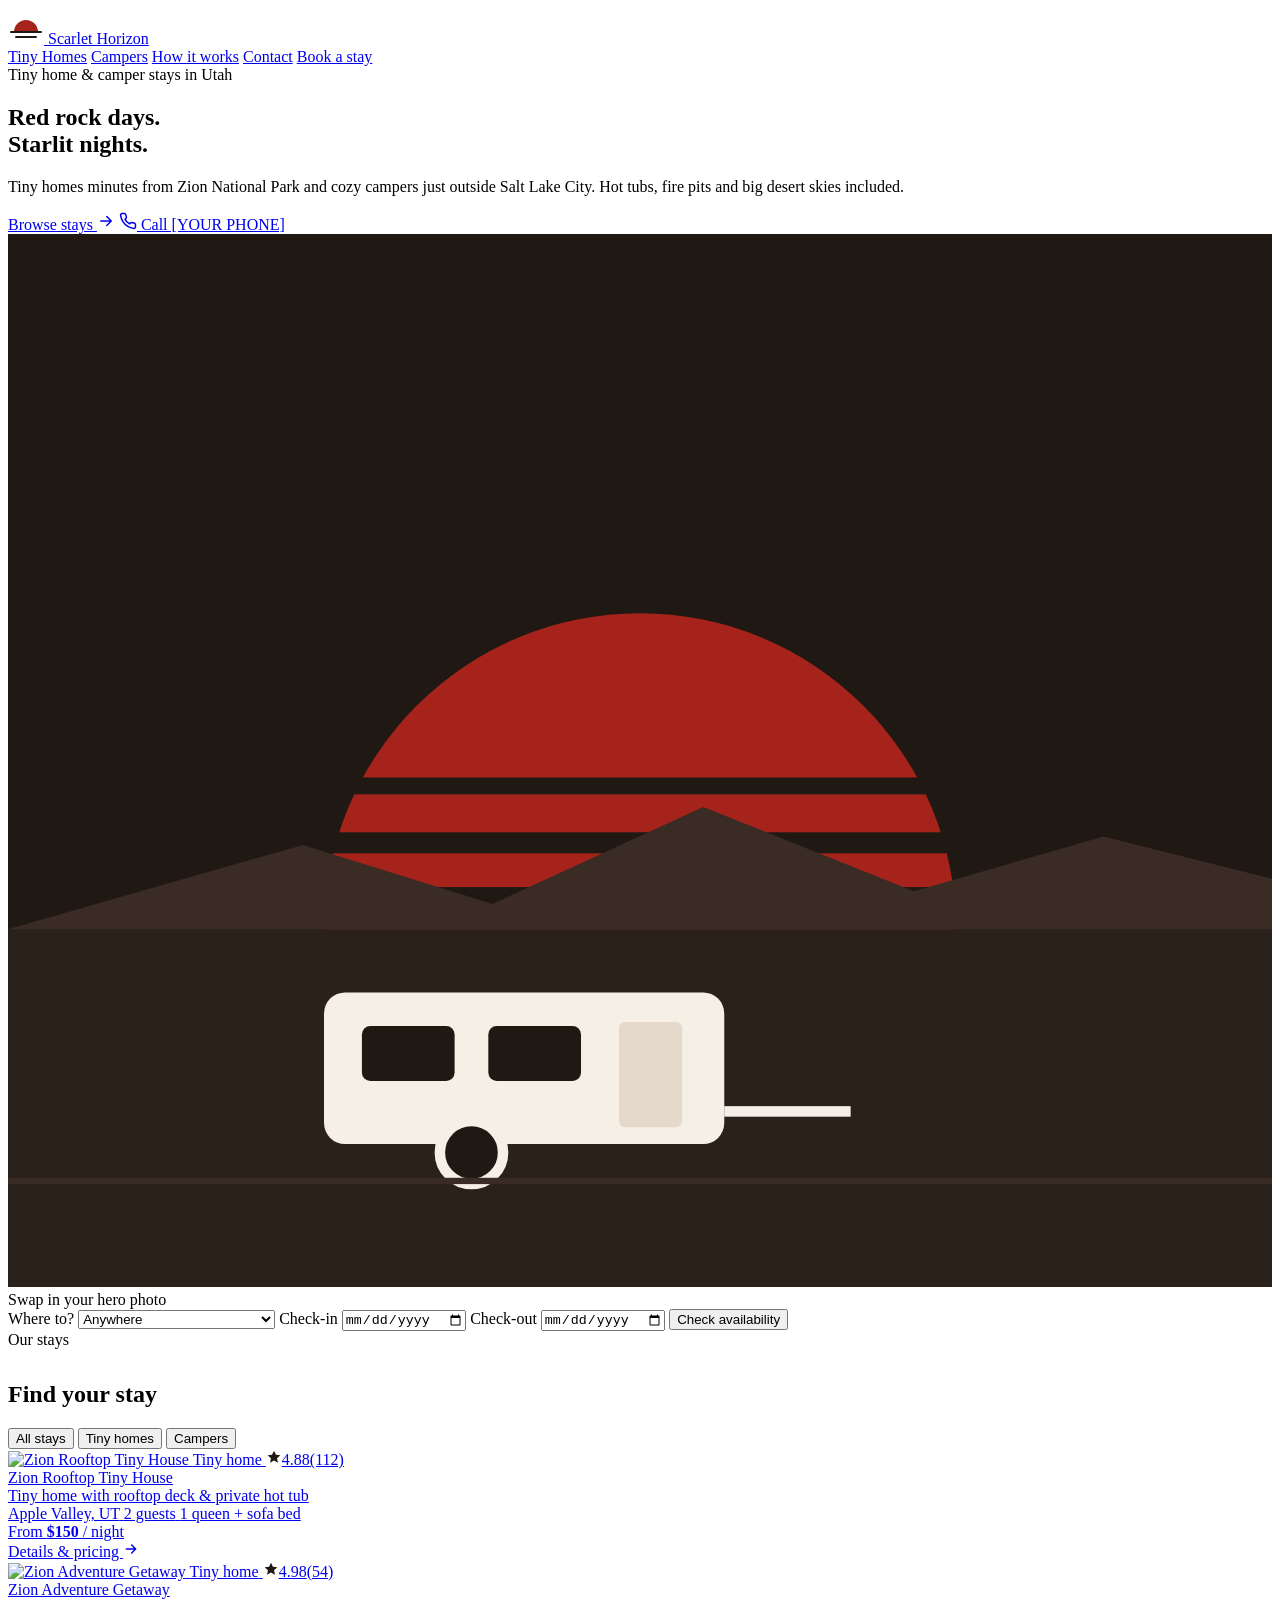
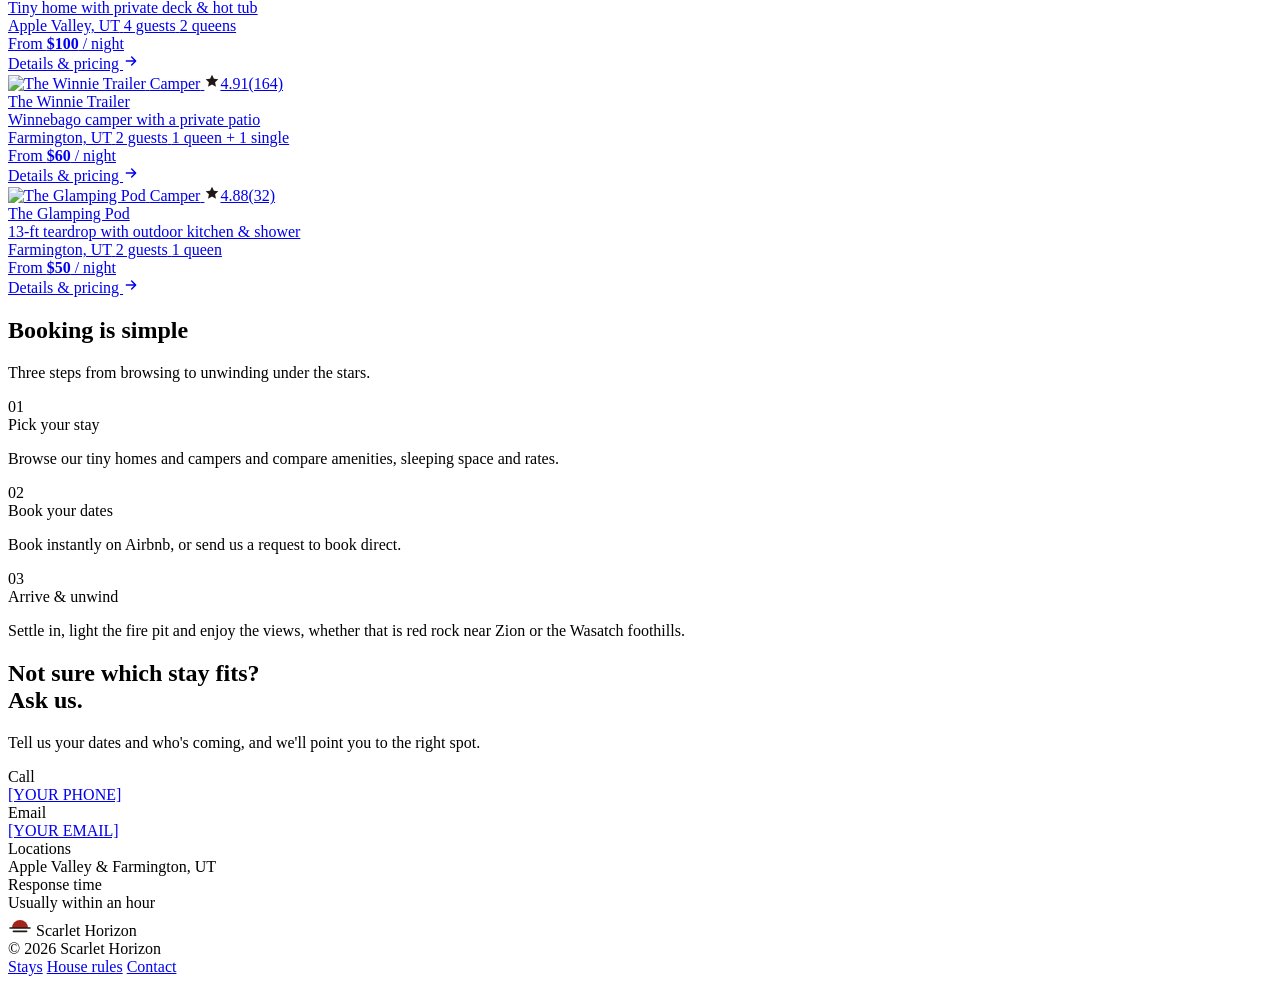
==== index.html @ dbb9e511 "Add files via upload" ====
<!doctype html>
<html lang="en">
<head>
<meta charset="utf-8">
<meta name="viewport" content="width=device-width, initial-scale=1">
<title>Scarlet Horizon — Stays</title>
<meta name="description" content="Tiny home and camper rentals in Utah near Zion National Park and Salt Lake City.">
<link rel="preconnect" href="https://fonts.googleapis.com">
<link href="https://fonts.googleapis.com/css2?family=DM+Serif+Display:ital@0;1&amp;family=Instrument+Sans:wght@400;500;600;700&amp;display=swap" rel="stylesheet">
<link rel="stylesheet" href="css/style.css">
</head>
<body>
<div class="page">

<!-- NAV -->
<header class="site-header">
<a href="index.html" class="brand">
<svg width="36" height="36" viewBox="0 0 36 36" fill="none" aria-hidden="true"><path d="M6 24a12 12 0 0 1 24 0" fill="#A6231B"></path><path d="M3 24h30M8 29h20" stroke="#1F1813" stroke-width="2" stroke-linecap="round"></path></svg>
<span class="brand-name">Scarlet Horizon</span>
</a>
<nav aria-label="Main" class="main-nav">
<a href="#rentals">Tiny Homes</a>
<a href="#rentals">Campers</a>
<a href="#how">How it works</a>
<a href="#contact">Contact</a>
<a href="#rentals" class="btn btn-accent nav-cta">Book a stay</a>
</nav>
</header>

<!-- HERO -->
<section class="hero">
<div class="hero-copy">
<div class="eyebrow">Tiny home &amp; camper stays in Utah</div>
<h1>Red rock days.<br><span class="accent-italic">Starlit nights.</span></h1>
<p>Tiny homes minutes from Zion National Park and cozy campers just outside Salt Lake City. Hot tubs, fire pits and big desert skies included.</p>
<div class="hero-actions">
<a href="#rentals" class="btn btn-accent hero-cta">Browse stays
<svg width="18" height="18" viewBox="0 0 24 24" fill="none" stroke="currentColor" stroke-width="2" stroke-linecap="round" stroke-linejoin="round" aria-hidden="true"><path d="M5 12h14M13 6l6 6-6 6"></path></svg></a>
<a href="tel:0000000000" class="btn btn-outline hero-call">
<svg width="18" height="18" viewBox="0 0 24 24" fill="none" stroke="currentColor" stroke-width="2" stroke-linecap="round" stroke-linejoin="round" aria-hidden="true"><path d="M22 16.9v3a2 2 0 0 1-2.2 2 19.8 19.8 0 0 1-8.6-3.1 19.5 19.5 0 0 1-6-6A19.8 19.8 0 0 1 2.1 4.2 2 2 0 0 1 4.1 2h3a2 2 0 0 1 2 1.7c.1.9.4 1.8.7 2.7a2 2 0 0 1-.5 2.1L8 9.8a16 16 0 0 0 6 6l1.3-1.3a2 2 0 0 1 2.1-.4c.9.3 1.8.6 2.7.7a2 2 0 0 1 1.7 2z"></path></svg>
Call [YOUR PHONE]</a>
</div>
</div>
<div class="hero-visual">
<svg width="100%" height="100%" viewBox="0 0 600 500" preserveAspectRatio="xMidYMid slice" aria-label="Illustration of a scarlet sun setting over the horizon">
<rect width="600" height="500" fill="#1F1813"></rect>
<circle cx="300" cy="330" r="150" fill="#A6231B"></circle>
<rect x="0" y="258" width="600" height="8" fill="#1F1813"></rect>
<rect x="0" y="284" width="600" height="10" fill="#1F1813"></rect>
<rect x="0" y="310" width="600" height="13" fill="#1F1813"></rect>
<rect x="0" y="330" width="600" height="170" fill="#2B211B"></rect>
<path d="M0 330 L140 290 L230 318 L330 272 L430 312 L520 286 L600 306 L600 330 Z" fill="#3A2C24"></path>
<g transform="translate(150 360)">
<rect x="0" y="0" width="190" height="72" rx="10" fill="#F5EFE6"></rect>
<rect x="18" y="16" width="44" height="26" rx="4" fill="#1F1813"></rect>
<rect x="78" y="16" width="44" height="26" rx="4" fill="#1F1813"></rect>
<rect x="140" y="14" width="30" height="50" rx="3" fill="#E4D9CB"></rect>
<rect x="190" y="54" width="60" height="5" fill="#F5EFE6"></rect>
<circle cx="70" cy="76" r="15" fill="#1F1813" stroke="#F5EFE6" stroke-width="5"></circle>
</g>
<rect x="0" y="448" width="600" height="3" fill="#3A2C24"></rect>
</svg>
<div class="hero-visual-badge">Swap in your hero photo</div>
</div>
</section>

<!-- AVAILABILITY BAR -->
<div class="availability-wrap">
<form class="availability-form">
<label>Where to?
<select><option>Anywhere</option><option>Zion — Apple Valley</option><option>Salt Lake area — Farmington</option></select></label>
<label>Check-in
<input type="date"></label>
<label>Check-out
<input type="date"></label>
<button type="button">Check availability</button>
</form>
</div>

<!-- LISTINGS -->
<section id="rentals" class="listings-section">
<div class="listings-heading-row">
<div style="display: flex; flex-direction: column; gap: 12px;">
<div class="eyebrow">Our stays</div>
<h2>Find your stay</h2>
</div>
<div role="group" aria-label="Filter stays" class="filter-group" id="filter-group">
<button type="button" class="filter-btn" data-filter="all" aria-pressed="true">All stays</button>
<button type="button" class="filter-btn" data-filter="tiny" aria-pressed="false">Tiny homes</button>
<button type="button" class="filter-btn" data-filter="camper" aria-pressed="false">Campers</button>
</div>
</div>

<div class="listings-grid" id="listings-grid">

<a href="zion-rooftop.html" class="listing-card" data-cat="tiny">
<div class="listing-photo">
<img src="images/zion-rooftop-exterior.jpg" alt="Zion Rooftop Tiny House">
<span class="listing-cat-badge">Tiny home</span>
<span class="listing-rating-badge"><svg width="16" height="16" viewBox="0 0 24 24" fill="#1F1813" aria-hidden="true"><path d="M12 2.5l2.9 6.1 6.6.8-4.9 4.6 1.3 6.6L12 17.3l-5.9 3.3 1.3-6.6-4.9-4.6 6.6-.8z"></path></svg>4.88<span class="reviews-count">(112)</span></span>
</div>
<div class="listing-body">
<div class="listing-title-block">
<div class="listing-name">Zion Rooftop Tiny House</div>
<div class="listing-tag">Tiny home with rooftop deck &amp; private hot tub</div>
</div>
<div class="listing-chips">
<span class="chip">Apple Valley, UT</span>
<span class="chip">2 guests</span>
<span class="chip">1 queen + sofa bed</span>
</div>
<div class="listing-footer-row">
<div class="listing-price">From <strong>$150</strong> / night</div>
<span class="listing-details-link">Details &amp; pricing
<svg width="16" height="16" viewBox="0 0 24 24" fill="none" stroke="currentColor" stroke-width="2.2" stroke-linecap="round" stroke-linejoin="round" aria-hidden="true"><path d="M5 12h14M13 6l6 6-6 6"></path></svg></span>
</div>
</div>
</a>

<a href="zion-adventure.html" class="listing-card" data-cat="tiny">
<div class="listing-photo">
<img src="images/zion-adventure-exterior.jpg" alt="Zion Adventure Getaway">
<span class="listing-cat-badge">Tiny home</span>
<span class="listing-rating-badge"><svg width="16" height="16" viewBox="0 0 24 24" fill="#1F1813" aria-hidden="true"><path d="M12 2.5l2.9 6.1 6.6.8-4.9 4.6 1.3 6.6L12 17.3l-5.9 3.3 1.3-6.6-4.9-4.6 6.6-.8z"></path></svg>4.98<span class="reviews-count">(54)</span></span>
</div>
<div class="listing-body">
<div class="listing-title-block">
<div class="listing-name">Zion Adventure Getaway</div>
<div class="listing-tag">Tiny home with private deck &amp; hot tub</div>
</div>
<div class="listing-chips">
<span class="chip">Apple Valley, UT</span>
<span class="chip">4 guests</span>
<span class="chip">2 queens</span>
</div>
<div class="listing-footer-row">
<div class="listing-price">From <strong>$100</strong> / night</div>
<span class="listing-details-link">Details &amp; pricing
<svg width="16" height="16" viewBox="0 0 24 24" fill="none" stroke="currentColor" stroke-width="2.2" stroke-linecap="round" stroke-linejoin="round" aria-hidden="true"><path d="M5 12h14M13 6l6 6-6 6"></path></svg></span>
</div>
</div>
</a>

<a href="winnie-trailer.html" class="listing-card" data-cat="camper">
<div class="listing-photo">
<img src="images/winnie-exterior.jpg" alt="The Winnie Trailer">
<span class="listing-cat-badge">Camper</span>
<span class="listing-rating-badge"><svg width="16" height="16" viewBox="0 0 24 24" fill="#1F1813" aria-hidden="true"><path d="M12 2.5l2.9 6.1 6.6.8-4.9 4.6 1.3 6.6L12 17.3l-5.9 3.3 1.3-6.6-4.9-4.6 6.6-.8z"></path></svg>4.91<span class="reviews-count">(164)</span></span>
</div>
<div class="listing-body">
<div class="listing-title-block">
<div class="listing-name">The Winnie Trailer</div>
<div class="listing-tag">Winnebago camper with a private patio</div>
</div>
<div class="listing-chips">
<span class="chip">Farmington, UT</span>
<span class="chip">2 guests</span>
<span class="chip">1 queen + 1 single</span>
</div>
<div class="listing-footer-row">
<div class="listing-price">From <strong>$60</strong> / night</div>
<span class="listing-details-link">Details &amp; pricing
<svg width="16" height="16" viewBox="0 0 24 24" fill="none" stroke="currentColor" stroke-width="2.2" stroke-linecap="round" stroke-linejoin="round" aria-hidden="true"><path d="M5 12h14M13 6l6 6-6 6"></path></svg></span>
</div>
</div>
</a>

<a href="glamping-pod.html" class="listing-card" data-cat="camper">
<div class="listing-photo">
<img src="images/glamping-pod-exterior.jpg" alt="The Glamping Pod">
<span class="listing-cat-badge">Camper</span>
<span class="listing-rating-badge"><svg width="16" height="16" viewBox="0 0 24 24" fill="#1F1813" aria-hidden="true"><path d="M12 2.5l2.9 6.1 6.6.8-4.9 4.6 1.3 6.6L12 17.3l-5.9 3.3 1.3-6.6-4.9-4.6 6.6-.8z"></path></svg>4.88<span class="reviews-count">(32)</span></span>
</div>
<div class="listing-body">
<div class="listing-title-block">
<div class="listing-name">The Glamping Pod</div>
<div class="listing-tag">13-ft teardrop with outdoor kitchen &amp; shower</div>
</div>
<div class="listing-chips">
<span class="chip">Farmington, UT</span>
<span class="chip">2 guests</span>
<span class="chip">1 queen</span>
</div>
<div class="listing-footer-row">
<div class="listing-price">From <strong>$50</strong> / night</div>
<span class="listing-details-link">Details &amp; pricing
<svg width="16" height="16" viewBox="0 0 24 24" fill="none" stroke="currentColor" stroke-width="2.2" stroke-linecap="round" stroke-linejoin="round" aria-hidden="true"><path d="M5 12h14M13 6l6 6-6 6"></path></svg></span>
</div>
</div>
</a>

</div>
</section>

<!-- HOW IT WORKS -->
<section id="how" class="how-it-works">
<div class="how-header">
<h2>Booking is simple</h2>
<p>Three steps from browsing to unwinding under the stars.</p>
</div>
<div class="how-steps">
<div class="how-step">
<div class="how-step-num">01</div>
<div class="how-step-title">Pick your stay</div>
<p>Browse our tiny homes and campers and compare amenities, sleeping space and rates.</p>
</div>
<div class="how-step">
<div class="how-step-num">02</div>
<div class="how-step-title">Book your dates</div>
<p>Book instantly on Airbnb, or send us a request to book direct.</p>
</div>
<div class="how-step">
<div class="how-step-num">03</div>
<div class="how-step-title">Arrive &amp; unwind</div>
<p>Settle in, light the fire pit and enjoy the views, whether that is red rock near Zion or the Wasatch foothills.</p>
</div>
</div>
</section>

<!-- CONTACT CTA -->
<section id="contact" class="contact-section">
<div class="contact-copy">
<h2>Not sure which stay fits?<br><span class="accent-italic">Ask us.</span></h2>
<p>Tell us your dates and who's coming, and we'll point you to the right spot.</p>
</div>
<div class="contact-grid">
<div class="contact-card">
<div class="contact-card-label">Call</div>
<a href="tel:0000000000" class="contact-card-value">[YOUR PHONE]</a>
</div>
<div class="contact-card">
<div class="contact-card-label">Email</div>
<a href="mailto:hello@example.com" class="contact-card-value">[YOUR EMAIL]</a>
</div>
<div class="contact-card">
<div class="contact-card-label">Locations</div>
<div class="contact-card-value">Apple Valley &amp; Farmington, UT</div>
</div>
<div class="contact-card">
<div class="contact-card-label">Response time</div>
<div class="contact-card-value">Usually within an hour</div>
</div>
</div>
</section>

<!-- FOOTER -->
<footer class="site-footer">
<div class="footer-brand">
<svg width="24" height="24" viewBox="0 0 36 36" fill="none" aria-hidden="true"><path d="M6 24a12 12 0 0 1 24 0" fill="#A6231B"></path><path d="M3 24h30M8 29h20" stroke="#1F1813" stroke-width="2.4" stroke-linecap="round"></path></svg>
<span class="footer-brand-name">Scarlet Horizon</span>
</div>
<div>© 2026 Scarlet Horizon</div>
<nav aria-label="Footer" class="footer-nav">
<a href="#rentals">Stays</a>
<a href="#how">House rules</a>
<a href="#contact">Contact</a>
</nav>
</footer>
</div>
<script src="js/main.js"></script>
</body>
</html>
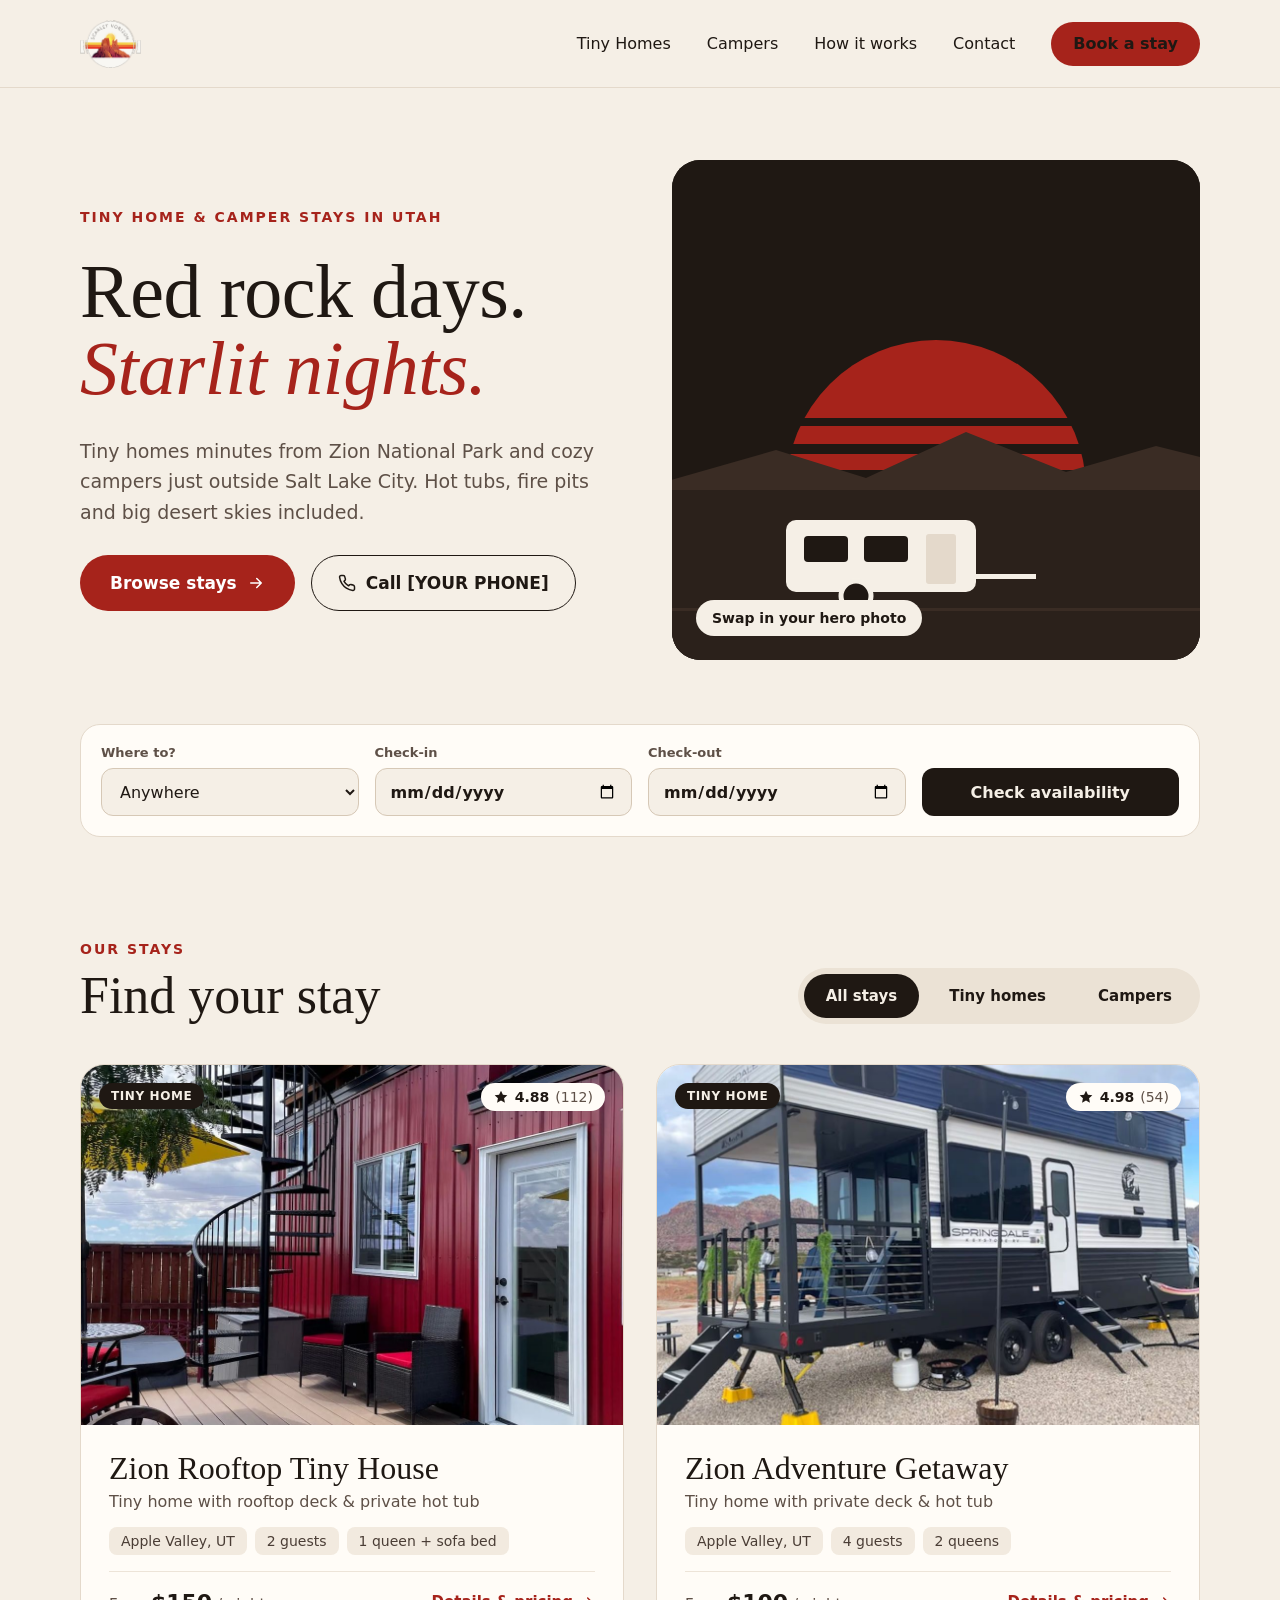
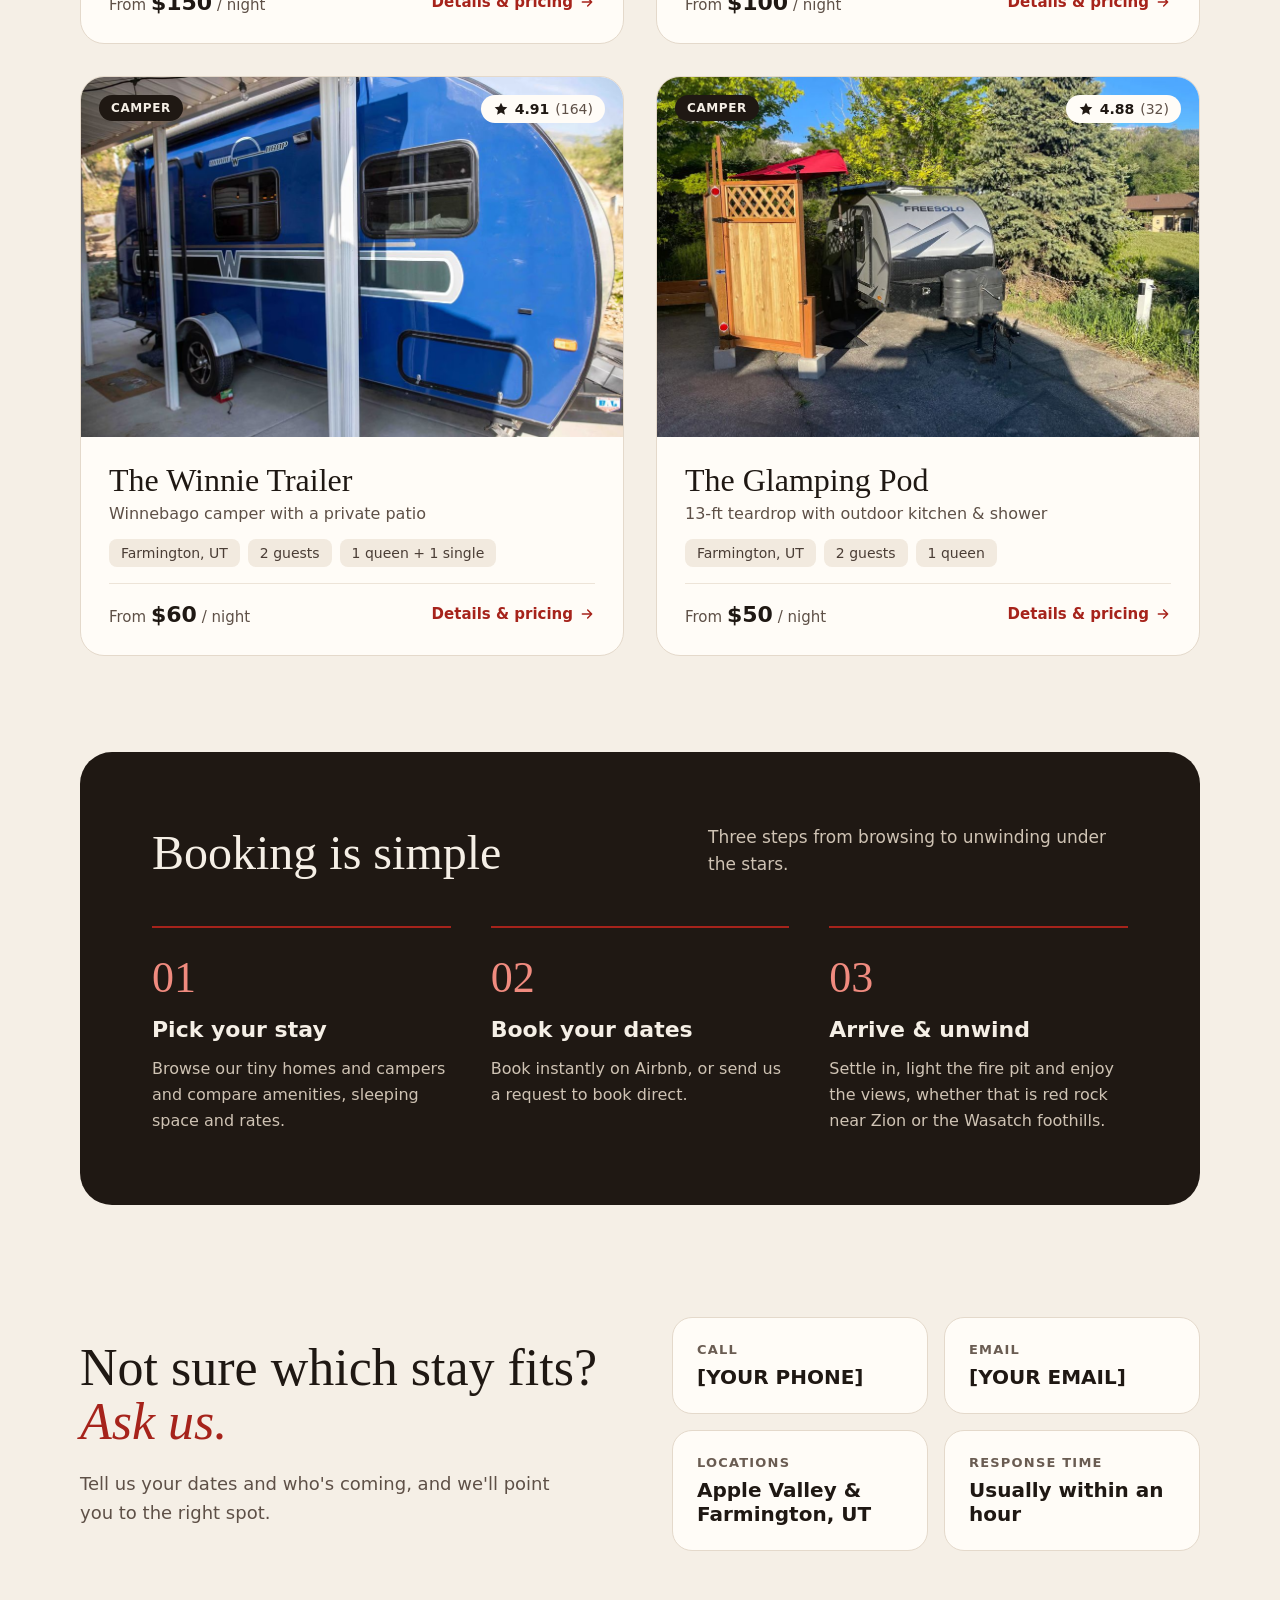
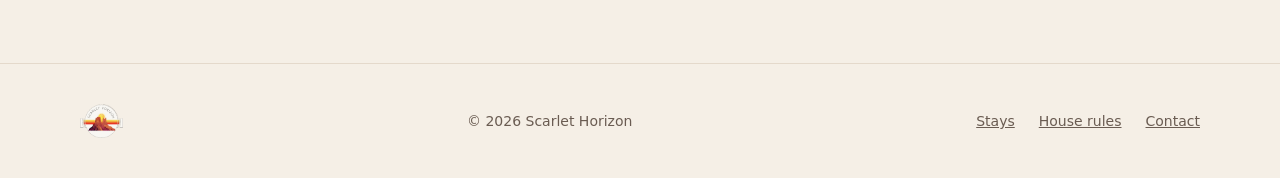
==== commit ae1c45c5: "Fix logo integration and duplicated files" ====
--- a/index.html
+++ b/index.html
@@ -8,6 +8,10 @@
 <link rel="preconnect" href="https://fonts.googleapis.com">
 <link href="https://fonts.googleapis.com/css2?family=DM+Serif+Display:ital@0;1&amp;family=Instrument+Sans:wght@400;500;600;700&amp;display=swap" rel="stylesheet">
 <link rel="stylesheet" href="css/style.css">
+<link rel="icon" type="image/png" sizes="32x32" href="favicon-32.png">
+<link rel="icon" type="image/png" sizes="16x16" href="favicon-16.png">
+<link rel="apple-touch-icon" sizes="180x180" href="apple-touch-icon.png">
+<link rel="shortcut icon" href="favicon.ico">
 </head>
 <body>
 <div class="page">
@@ -15,8 +19,7 @@
 <!-- NAV -->
 <header class="site-header">
 <a href="index.html" class="brand">
-<svg width="36" height="36" viewBox="0 0 36 36" fill="none" aria-hidden="true"><path d="M6 24a12 12 0 0 1 24 0" fill="#A6231B"></path><path d="M3 24h30M8 29h20" stroke="#1F1813" stroke-width="2" stroke-linecap="round"></path></svg>
-<span class="brand-name">Scarlet Horizon</span>
+<img src="images/logo-scarlet-horizon.png" alt="Scarlet Horizon" class="brand-logo-img">
 </a>
 <nav aria-label="Main" class="main-nav">
 <a href="#rentals">Tiny Homes</a>
@@ -246,8 +249,7 @@
 <!-- FOOTER -->
 <footer class="site-footer">
 <div class="footer-brand">
-<svg width="24" height="24" viewBox="0 0 36 36" fill="none" aria-hidden="true"><path d="M6 24a12 12 0 0 1 24 0" fill="#A6231B"></path><path d="M3 24h30M8 29h20" stroke="#1F1813" stroke-width="2.4" stroke-linecap="round"></path></svg>
-<span class="footer-brand-name">Scarlet Horizon</span>
+<img src="images/logo-scarlet-horizon.png" alt="Scarlet Horizon" class="footer-brand-logo-img">
 </div>
 <div>© 2026 Scarlet Horizon</div>
 <nav aria-label="Footer" class="footer-nav">
--- a/css/style.css
+++ b/css/style.css
@@ -0,0 +1,1351 @@
+/* Scarlet Horizon — shared stylesheet */
+
+:root {
+  --accent: #A6231B;
+  --accent-dark: #7E1A14;
+  --bg: #F5EFE6;
+  --text: #1F1813;
+  --text-muted: #5E5047;
+  --text-soft: #6A5C52;
+  --text-body: #4A3D35;
+  --text-list: #2E241E;
+  --card-bg: #FFFCF7;
+  --border: #E4D9CB;
+  --border-soft: #EDE4D8;
+  --tag-bg: #F2EADF;
+  --pill-bg: #EBE2D5;
+  --dark-bg: #1F1813;
+  --dark-bg-2: #2B211B;
+  --dark-border: #4A3D35;
+  --dark-muted: #CFC3B4;
+  --highlight: #EFE5D8;
+}
+
+* { box-sizing: border-box; }
+
+body {
+  margin: 0;
+  font-family: 'Instrument Sans', system-ui, sans-serif;
+  background: var(--bg);
+  color: var(--text);
+}
+
+a { color: var(--accent); }
+a:hover { color: var(--accent-dark); }
+
+.page {
+  display: flex;
+  flex-direction: column;
+  background: var(--bg);
+  color: var(--text);
+  font-family: 'Instrument Sans', system-ui, sans-serif;
+  min-height: 100vh;
+}
+
+.serif {
+  font-family: 'DM Serif Display', Georgia, serif;
+}
+
+/* ---------- NAV ---------- */
+.site-header {
+  height: 88px;
+  box-sizing: border-box;
+  padding: 0 80px;
+  display: flex;
+  align-items: center;
+  justify-content: space-between;
+  border-bottom: 1px solid var(--border);
+}
+
+.brand {
+  display: flex;
+  align-items: center;
+  gap: 12px;
+  text-decoration: none;
+  color: var(--text);
+}
+
+.brand-name {
+  font-family: 'DM Serif Display', Georgia, serif;
+  font-size: 26px;
+  letter-spacing: 0.2px;
+}
+
+.brand-logo-img {
+  height: 48px;
+  width: auto;
+  display: block;
+}
+
+.main-nav {
+  display: flex;
+  align-items: center;
+  gap: 36px;
+  font-size: 16px;
+  font-weight: 500;
+}
+
+.main-nav a {
+  color: var(--text);
+  text-decoration: none;
+}
+
+.btn {
+  display: inline-flex;
+  align-items: center;
+  justify-content: center;
+  gap: 10px;
+  border: 0;
+  border-radius: 999px;
+  font: inherit;
+  font-weight: 600;
+  text-decoration: none;
+  cursor: pointer;
+}
+
+.btn-accent {
+  background: var(--accent);
+  color: #FFFFFF;
+}
+
+.btn-outline {
+  border: 1.5px solid var(--text);
+  color: var(--text);
+  background: transparent;
+}
+
+.btn-dark {
+  background: var(--text);
+  color: var(--bg);
+}
+
+.btn-cream {
+  background: var(--bg);
+  color: var(--text);
+}
+
+.nav-cta {
+  height: 44px;
+  padding: 0 22px;
+}
+
+/* ---------- HERO ---------- */
+.hero {
+  box-sizing: border-box;
+  padding: 72px 80px 64px;
+  display: grid;
+  grid-template-columns: repeat(2, minmax(0, 1fr));
+  gap: 64px;
+  align-items: center;
+}
+
+.hero-copy {
+  display: flex;
+  flex-direction: column;
+  gap: 28px;
+}
+
+.eyebrow {
+  font-size: 14px;
+  font-weight: 600;
+  letter-spacing: 2px;
+  text-transform: uppercase;
+  color: var(--accent);
+}
+
+.hero h1 {
+  margin: 0;
+  font-family: 'DM Serif Display', Georgia, serif;
+  font-weight: 400;
+  font-size: 76px;
+  line-height: 1.02;
+  letter-spacing: -0.5px;
+}
+
+.hero h1 em, .accent-italic {
+  font-style: italic;
+  color: var(--accent);
+}
+
+.hero p, .lede {
+  margin: 0;
+  max-width: 520px;
+  font-size: 19px;
+  line-height: 1.6;
+  color: var(--text-muted);
+}
+
+.hero-actions {
+  display: flex;
+  gap: 16px;
+  align-items: center;
+}
+
+.hero-cta {
+  height: 56px;
+  padding: 0 30px;
+  font-size: 17px;
+}
+
+.hero-call {
+  height: 56px;
+  padding: 0 26px;
+  font-size: 17px;
+}
+
+.hero-visual {
+  height: 500px;
+  border-radius: 28px;
+  overflow: hidden;
+  background: var(--dark-bg);
+  position: relative;
+}
+
+.hero-visual-badge {
+  position: absolute;
+  left: 24px;
+  bottom: 24px;
+  padding: 10px 16px;
+  border-radius: 999px;
+  background: var(--bg);
+  color: var(--text);
+  font-size: 14px;
+  font-weight: 600;
+}
+
+/* ---------- AVAILABILITY BAR ---------- */
+.availability-wrap {
+  padding: 0 80px;
+}
+
+.availability-form {
+  box-sizing: border-box;
+  padding: 20px;
+  border-radius: 20px;
+  background: var(--card-bg);
+  border: 1px solid var(--border);
+  display: grid;
+  grid-template-columns: repeat(4, minmax(0, 1fr));
+  gap: 16px;
+  align-items: end;
+}
+
+.availability-form label {
+  display: flex;
+  flex-direction: column;
+  gap: 8px;
+  font-size: 13px;
+  font-weight: 600;
+  color: var(--text-muted);
+}
+
+.availability-form select,
+.availability-form input[type="date"] {
+  height: 48px;
+  padding: 0 14px;
+  border-radius: 12px;
+  border: 1px solid #D6C8B6;
+  background: var(--bg);
+  font: inherit;
+  font-size: 16px;
+  color: var(--text);
+}
+
+.availability-form select { font-weight: 500; }
+
+.availability-form button {
+  height: 48px;
+  border: 0;
+  border-radius: 12px;
+  background: var(--text);
+  color: var(--bg);
+  font: inherit;
+  font-size: 16px;
+  font-weight: 600;
+  cursor: pointer;
+}
+
+/* ---------- LISTINGS SECTION ---------- */
+.listings-section {
+  box-sizing: border-box;
+  padding: 104px 80px 96px;
+  display: flex;
+  flex-direction: column;
+  gap: 40px;
+}
+
+.listings-heading-row {
+  display: flex;
+  align-items: flex-end;
+  justify-content: space-between;
+  gap: 32px;
+}
+
+.listings-heading-row h2,
+.section-title {
+  margin: 0;
+  font-family: 'DM Serif Display', Georgia, serif;
+  font-weight: 400;
+  font-size: 52px;
+  line-height: 1.05;
+}
+
+.filter-group {
+  display: flex;
+  gap: 8px;
+  padding: 6px;
+  border-radius: 999px;
+  background: var(--pill-bg);
+}
+
+.filter-btn {
+  height: 44px;
+  padding: 0 22px;
+  border: 0;
+  border-radius: 999px;
+  font: inherit;
+  font-size: 15px;
+  font-weight: 600;
+  cursor: pointer;
+  background: transparent;
+  color: var(--text);
+}
+
+.filter-btn[aria-pressed="true"] {
+  background: var(--text);
+  color: var(--bg);
+}
+
+.listings-grid {
+  display: grid;
+  grid-template-columns: repeat(2, minmax(0, 1fr));
+  gap: 32px;
+}
+
+.listing-card {
+  display: flex;
+  flex-direction: column;
+  border-radius: 24px;
+  overflow: hidden;
+  background: var(--card-bg);
+  border: 1px solid var(--border);
+  text-decoration: none;
+  color: var(--text);
+}
+
+.listing-photo {
+  height: 360px;
+  position: relative;
+  background: #E9DFD1;
+}
+
+.listing-photo img {
+  width: 100%;
+  height: 100%;
+  object-fit: cover;
+  display: block;
+}
+
+.listing-cat-badge {
+  position: absolute;
+  top: 18px;
+  left: 18px;
+  padding: 6px 12px;
+  border-radius: 999px;
+  background: var(--text);
+  color: var(--bg);
+  font-size: 12px;
+  font-weight: 600;
+  letter-spacing: 0.6px;
+  text-transform: uppercase;
+}
+
+.listing-rating-badge {
+  position: absolute;
+  top: 18px;
+  right: 18px;
+  display: inline-flex;
+  align-items: center;
+  gap: 6px;
+  padding: 6px 12px;
+  border-radius: 999px;
+  background: var(--card-bg);
+  color: var(--text);
+  font-size: 14px;
+  font-weight: 700;
+}
+
+.listing-rating-badge .reviews-count {
+  font-weight: 500;
+  color: var(--text-muted);
+}
+
+.listing-body {
+  padding: 26px 28px 28px;
+  display: flex;
+  flex-direction: column;
+  gap: 16px;
+}
+
+.listing-title-block {
+  display: flex;
+  flex-direction: column;
+  gap: 6px;
+}
+
+.listing-name {
+  font-family: 'DM Serif Display', Georgia, serif;
+  font-size: 32px;
+  line-height: 1.1;
+}
+
+.listing-tag {
+  font-size: 16px;
+  color: var(--text-muted);
+}
+
+.listing-chips {
+  display: flex;
+  gap: 8px;
+  flex-wrap: wrap;
+}
+
+.chip {
+  padding: 6px 12px;
+  border-radius: 8px;
+  background: var(--tag-bg);
+  font-size: 14px;
+  font-weight: 500;
+  color: var(--text-body);
+}
+
+.listing-footer-row {
+  display: flex;
+  align-items: center;
+  justify-content: space-between;
+  padding-top: 18px;
+  border-top: 1px solid var(--border-soft);
+}
+
+.listing-price {
+  font-size: 15px;
+  color: var(--text-muted);
+}
+
+.listing-price strong {
+  font-size: 22px;
+  font-weight: 700;
+  color: var(--text);
+}
+
+.listing-details-link {
+  display: inline-flex;
+  align-items: center;
+  gap: 6px;
+  font-size: 15px;
+  font-weight: 600;
+  color: var(--accent);
+}
+
+/* ---------- HOW IT WORKS ---------- */
+.how-it-works {
+  box-sizing: border-box;
+  margin: 0 80px;
+  padding: 72px 72px;
+  border-radius: 32px;
+  background: var(--dark-bg);
+  color: var(--bg);
+  display: flex;
+  flex-direction: column;
+  gap: 48px;
+}
+
+.how-header {
+  display: flex;
+  justify-content: space-between;
+  align-items: flex-end;
+  gap: 32px;
+}
+
+.how-header h2 {
+  margin: 0;
+  font-family: 'DM Serif Display', Georgia, serif;
+  font-weight: 400;
+  font-size: 48px;
+  line-height: 1.05;
+}
+
+.how-header p {
+  margin: 0;
+  max-width: 420px;
+  font-size: 17px;
+  line-height: 1.6;
+  color: var(--dark-muted);
+}
+
+.how-steps {
+  display: grid;
+  grid-template-columns: repeat(3, minmax(0, 1fr));
+  gap: 40px;
+}
+
+.how-step {
+  display: flex;
+  flex-direction: column;
+  gap: 14px;
+  padding-top: 24px;
+  border-top: 2px solid var(--accent);
+}
+
+.how-step-num {
+  font-family: 'DM Serif Display', Georgia, serif;
+  font-size: 44px;
+  color: #F08B7F;
+}
+
+.how-step-title {
+  font-size: 22px;
+  font-weight: 600;
+}
+
+.how-step p {
+  margin: 0;
+  font-size: 16px;
+  line-height: 1.6;
+  color: var(--dark-muted);
+}
+
+/* ---------- CONTACT ---------- */
+.contact-section {
+  box-sizing: border-box;
+  padding: 112px 80px;
+  display: grid;
+  grid-template-columns: repeat(2, minmax(0, 1fr));
+  gap: 64px;
+  align-items: center;
+}
+
+.contact-copy {
+  display: flex;
+  flex-direction: column;
+  gap: 20px;
+}
+
+.contact-copy h2 {
+  margin: 0;
+  font-family: 'DM Serif Display', Georgia, serif;
+  font-weight: 400;
+  font-size: 52px;
+  line-height: 1.05;
+}
+
+.contact-copy p {
+  margin: 0;
+  max-width: 480px;
+  font-size: 18px;
+  line-height: 1.6;
+  color: var(--text-muted);
+}
+
+.contact-grid {
+  display: grid;
+  grid-template-columns: repeat(2, minmax(0, 1fr));
+  gap: 16px;
+}
+
+.contact-card {
+  padding: 24px;
+  border-radius: 20px;
+  background: var(--card-bg);
+  border: 1px solid var(--border);
+  display: flex;
+  flex-direction: column;
+  gap: 8px;
+}
+
+.contact-card-label {
+  font-size: 13px;
+  font-weight: 600;
+  letter-spacing: 1.2px;
+  text-transform: uppercase;
+  color: var(--text-soft);
+}
+
+.contact-card-value {
+  font-size: 20px;
+  font-weight: 600;
+  color: var(--text);
+  text-decoration: none;
+}
+
+/* ---------- FOOTER ---------- */
+.site-footer {
+  margin-top: auto;
+  box-sizing: border-box;
+  padding: 40px 80px;
+  border-top: 1px solid var(--border);
+  display: flex;
+  align-items: center;
+  justify-content: space-between;
+  font-size: 14px;
+  color: var(--text-soft);
+}
+
+.footer-brand {
+  display: flex;
+  align-items: center;
+  gap: 10px;
+}
+
+.footer-brand-name {
+  font-family: 'DM Serif Display', Georgia, serif;
+  font-size: 20px;
+  color: var(--text);
+}
+
+.footer-brand-logo-img {
+  height: 34px;
+  width: auto;
+  display: block;
+}
+
+.listing-logo-badge {
+  height: 84px;
+  width: auto;
+  display: block;
+  align-self: flex-start;
+  flex-shrink: 0;
+  margin-bottom: 14px;
+}
+
+.footer-nav {
+  display: flex;
+  gap: 24px;
+}
+
+.footer-nav a {
+  color: var(--text-soft);
+}
+
+/* ---------- DETAIL PAGE ---------- */
+.title-section {
+  box-sizing: border-box;
+  padding: 40px 80px 32px;
+  display: flex;
+  flex-direction: column;
+  gap: 20px;
+}
+
+.back-link {
+  display: inline-flex;
+  align-items: center;
+  gap: 8px;
+  font-size: 15px;
+  font-weight: 600;
+  color: var(--text-muted);
+  text-decoration: none;
+  min-height: 44px;
+  width: fit-content;
+}
+
+.title-row {
+  display: flex;
+  justify-content: space-between;
+  align-items: flex-end;
+  gap: 32px;
+  flex-wrap: wrap;
+}
+
+.title-meta {
+  display: flex;
+  flex-direction: column;
+  gap: 10px;
+}
+
+.title-badges {
+  display: flex;
+  gap: 10px;
+  align-items: center;
+}
+
+.cat-pill {
+  padding: 6px 12px;
+  border-radius: 999px;
+  background: var(--text);
+  color: var(--bg);
+  font-size: 12px;
+  font-weight: 600;
+  letter-spacing: 0.6px;
+  text-transform: uppercase;
+}
+
+.location-text {
+  font-size: 15px;
+  color: var(--text-muted);
+}
+
+.title-section h1 {
+  margin: 0;
+  font-family: 'DM Serif Display', Georgia, serif;
+  font-weight: 400;
+  font-size: 68px;
+  line-height: 1.02;
+}
+
+.title-tag {
+  font-size: 19px;
+  color: var(--text-muted);
+}
+
+.rating-row {
+  display: flex;
+  align-items: center;
+  gap: 10px;
+  font-size: 16px;
+  color: var(--text);
+  flex-wrap: wrap;
+}
+
+.rating-row strong { font-weight: 700; }
+
+.rating-row .muted { color: var(--text-muted); }
+
+.badge-outline {
+  padding: 4px 10px;
+  border-radius: 999px;
+  border: 1px solid var(--text);
+  font-size: 13px;
+  font-weight: 600;
+}
+
+.price-block {
+  text-align: right;
+  display: flex;
+  flex-direction: column;
+  gap: 4px;
+}
+
+.price-block .label {
+  font-size: 15px;
+  color: var(--text-muted);
+}
+
+.price-block .price {
+  font-size: 40px;
+  font-weight: 700;
+}
+
+.price-block .price .per {
+  font-size: 18px;
+  font-weight: 500;
+  color: var(--text-muted);
+}
+
+/* GALLERY */
+.gallery {
+  box-sizing: border-box;
+  padding: 0 80px;
+  display: grid;
+  grid-template-columns: repeat(4, minmax(0, 1fr));
+  grid-template-rows: repeat(2, minmax(0, 1fr));
+  gap: 16px;
+  height: 520px;
+}
+
+.gallery-main {
+  grid-column: span 2;
+  grid-row: span 2;
+  border-radius: 24px;
+  overflow: hidden;
+  background: #E9DFD1;
+}
+
+.gallery-item {
+  border-radius: 20px;
+  overflow: hidden;
+  background: #E9DFD1;
+}
+
+.gallery img {
+  width: 100%;
+  height: 100%;
+  object-fit: cover;
+  display: block;
+}
+
+/* DETAIL BODY */
+.detail-body {
+  box-sizing: border-box;
+  padding: 64px 80px 96px;
+  display: grid;
+  grid-template-columns: repeat(12, minmax(0, 1fr));
+  gap: 64px;
+}
+
+.detail-left {
+  grid-column: span 7;
+  display: flex;
+  flex-direction: column;
+  gap: 56px;
+}
+
+.detail-block {
+  display: flex;
+  flex-direction: column;
+  gap: 16px;
+}
+
+.detail-block h2 {
+  margin: 0;
+  font-family: 'DM Serif Display', Georgia, serif;
+  font-weight: 400;
+  font-size: 36px;
+}
+
+.detail-block > p {
+  margin: 0;
+  font-size: 18px;
+  line-height: 1.7;
+  color: var(--text-body);
+}
+
+.specs-grid {
+  display: grid;
+  grid-template-columns: repeat(3, minmax(0, 1fr));
+  gap: 1px;
+  background: var(--border);
+  border: 1px solid var(--border);
+  border-radius: 18px;
+  overflow: hidden;
+}
+
+.spec-item {
+  padding: 20px 22px;
+  background: var(--card-bg);
+  display: flex;
+  flex-direction: column;
+  gap: 6px;
+}
+
+.spec-label {
+  font-size: 13px;
+  font-weight: 600;
+  letter-spacing: 1px;
+  text-transform: uppercase;
+  color: var(--text-soft);
+}
+
+.spec-value {
+  font-size: 20px;
+  font-weight: 600;
+}
+
+.amenities-list {
+  margin: 0;
+  padding: 0;
+  list-style: none;
+  display: grid;
+  grid-template-columns: repeat(2, minmax(0, 1fr));
+  gap: 14px 32px;
+  font-size: 17px;
+  color: var(--text-list);
+}
+
+.amenities-list li {
+  display: flex;
+  gap: 12px;
+  align-items: center;
+}
+
+.amenities-list svg {
+  flex-shrink: 0;
+}
+
+.terms-list {
+  display: flex;
+  flex-direction: column;
+  border-top: 1px solid var(--border);
+}
+
+.terms-row {
+  display: flex;
+  justify-content: space-between;
+  gap: 24px;
+  padding: 18px 0;
+  border-bottom: 1px solid var(--border);
+  font-size: 17px;
+}
+
+.terms-row span:first-child { color: var(--text-muted); }
+.terms-row span:last-child { font-weight: 600; }
+
+.good-to-know {
+  box-sizing: border-box;
+  padding: 24px 28px;
+  border-radius: 18px;
+  background: var(--highlight);
+  display: flex;
+  flex-direction: column;
+  gap: 10px;
+  margin-top: 20px;
+}
+
+.good-to-know-label {
+  font-size: 13px;
+  font-weight: 600;
+  letter-spacing: 1.2px;
+  text-transform: uppercase;
+  color: var(--text-muted);
+}
+
+.good-to-know ul {
+  margin: 0;
+  padding-left: 20px;
+  display: flex;
+  flex-direction: column;
+  gap: 6px;
+}
+
+.good-to-know li {
+  font-size: 16px;
+  line-height: 1.6;
+  color: var(--text-body);
+}
+
+/* RIGHT: pricing + booking */
+.detail-right {
+  grid-column: span 5;
+  display: flex;
+  flex-direction: column;
+  gap: 24px;
+}
+
+.pricing-card {
+  box-sizing: border-box;
+  padding: 32px;
+  border-radius: 28px;
+  background: var(--card-bg);
+  border: 1px solid var(--border);
+  display: flex;
+  flex-direction: column;
+  gap: 24px;
+}
+
+.pricing-card h2 {
+  margin: 0;
+  font-family: 'DM Serif Display', Georgia, serif;
+  font-weight: 400;
+  font-size: 32px;
+}
+
+.period-group {
+  display: grid;
+  grid-template-columns: repeat(3, minmax(0, 1fr));
+  gap: 6px;
+  padding: 6px;
+  border-radius: 16px;
+  background: var(--pill-bg);
+}
+
+.period-btn {
+  height: 44px;
+  border: 0;
+  border-radius: 12px;
+  font: inherit;
+  font-size: 15px;
+  font-weight: 600;
+  cursor: pointer;
+  background: transparent;
+  color: var(--text);
+}
+
+.period-btn[aria-pressed="true"] {
+  background: var(--card-bg);
+}
+
+.rate-line {
+  display: flex;
+  align-items: baseline;
+  gap: 8px;
+}
+
+.rate-line .amount {
+  font-size: 48px;
+  font-weight: 700;
+  line-height: 1;
+}
+
+.rate-line .rate-label {
+  font-size: 18px;
+  color: var(--text-muted);
+}
+
+.price-breakdown {
+  display: flex;
+  flex-direction: column;
+  border-top: 1px solid var(--border-soft);
+}
+
+.price-breakdown-row {
+  display: flex;
+  justify-content: space-between;
+  padding: 14px 0;
+  border-bottom: 1px solid var(--border-soft);
+  font-size: 16px;
+}
+
+.price-breakdown-row:last-child { border-bottom: 0; }
+
+.price-breakdown-row span:first-child { color: var(--text-muted); }
+.price-breakdown-row span:last-child { font-weight: 600; }
+
+.book-airbnb-btn {
+  display: flex;
+  align-items: center;
+  justify-content: center;
+  gap: 10px;
+  height: 56px;
+  border-radius: 999px;
+  background: var(--accent);
+  color: #FFFFFF;
+  text-decoration: none;
+  font-size: 17px;
+  font-weight: 600;
+}
+
+.direct-booking-form {
+  box-sizing: border-box;
+  padding: 32px;
+  border-radius: 28px;
+  background: var(--dark-bg);
+  color: var(--bg);
+  display: flex;
+  flex-direction: column;
+  gap: 18px;
+}
+
+.direct-booking-form h2 {
+  margin: 0;
+  font-family: 'DM Serif Display', Georgia, serif;
+  font-weight: 400;
+  font-size: 32px;
+}
+
+.form-row {
+  display: grid;
+  grid-template-columns: repeat(2, minmax(0, 1fr));
+  gap: 12px;
+}
+
+.direct-booking-form label {
+  display: flex;
+  flex-direction: column;
+  gap: 8px;
+  font-size: 13px;
+  font-weight: 600;
+  color: var(--dark-muted);
+}
+
+.direct-booking-form input,
+.direct-booking-form select {
+  height: 48px;
+  padding: 0 14px;
+  border-radius: 12px;
+  border: 1px solid var(--dark-border);
+  background: var(--dark-bg-2);
+  color: var(--bg);
+  font: inherit;
+  font-size: 15px;
+}
+
+.direct-booking-form button {
+  height: 56px;
+  border: 0;
+  border-radius: 999px;
+  background: var(--bg);
+  color: var(--text);
+  font: inherit;
+  font-size: 17px;
+  font-weight: 600;
+  cursor: pointer;
+}
+
+.direct-booking-form .disclaimer {
+  margin: 0;
+  font-size: 14px;
+  line-height: 1.5;
+  color: var(--dark-muted);
+}
+
+/* ---------- RESPONSIVE ---------- */
+@media (max-width: 960px) {
+  .site-header,
+  .hero,
+  .availability-wrap,
+  .listings-section,
+  .contact-section,
+  .site-footer,
+  .title-section,
+  .gallery,
+  .detail-body {
+    padding-left: 24px;
+    padding-right: 24px;
+  }
+
+  .how-it-works {
+    margin: 0 24px;
+    padding: 48px 32px;
+  }
+
+  .hero,
+  .contact-section,
+  .listings-grid,
+  .availability-form,
+  .how-steps,
+  .contact-grid {
+    grid-template-columns: 1fr;
+  }
+
+  .detail-body {
+    grid-template-columns: 1fr;
+  }
+
+  .detail-left,
+  .detail-right {
+    grid-column: span 1;
+  }
+
+  .main-nav {
+    display: none;
+  }
+
+  .gallery {
+    grid-template-columns: repeat(2, minmax(0, 1fr));
+    grid-template-rows: auto;
+    height: auto;
+  }
+
+  .gallery-main {
+    grid-column: span 2;
+    height: 280px;
+  }
+
+  .gallery-item {
+    height: 140px;
+  }
+
+  .hero h1 { font-size: 48px; }
+  .title-section h1 { font-size: 40px; }
+}
+
+/* ---------- VIEW ALL PHOTOS LINK (detail pages) ---------- */
+.view-all-photos {
+  box-sizing: border-box;
+  margin: 18px 80px 0;
+  display: flex;
+  justify-content: flex-end;
+}
+
+.view-all-photos a {
+  display: inline-flex;
+  align-items: center;
+  gap: 8px;
+  padding: 12px 22px;
+  border-radius: 999px;
+  background: var(--text);
+  color: var(--bg);
+  font-weight: 600;
+  font-size: 15px;
+  text-decoration: none;
+}
+
+.view-all-photos a:hover {
+  background: var(--accent);
+  color: #fff;
+}
+
+@media (max-width: 900px) {
+  .view-all-photos {
+    margin: 14px 20px 0;
+    justify-content: center;
+  }
+}
+
+/* ---------- GALLERY PAGE ---------- */
+.gallery-page-header {
+  box-sizing: border-box;
+  padding: 48px 80px 24px;
+}
+
+.gallery-page-header .back-link {
+  margin-bottom: 18px;
+}
+
+.gallery-page-header h1 {
+  margin: 0 0 6px;
+  font-family: 'DM Serif Display', Georgia, serif;
+  font-weight: 400;
+  font-size: 44px;
+}
+
+.gallery-page-header .gallery-subtitle {
+  color: var(--text-muted);
+  font-size: 17px;
+  margin: 0 0 24px;
+}
+
+.gallery-filters {
+  box-sizing: border-box;
+  padding: 0 80px 24px;
+  display: flex;
+  flex-wrap: wrap;
+}
+
+.photo-grid {
+  box-sizing: border-box;
+  padding: 0 80px 80px;
+  display: grid;
+  grid-template-columns: repeat(4, minmax(0, 1fr));
+  gap: 18px;
+}
+
+.photo-tile {
+  position: relative;
+  border-radius: 18px;
+  overflow: hidden;
+  background: #E9DFD1;
+  aspect-ratio: 4 / 3;
+  cursor: pointer;
+  border: 0;
+  padding: 0;
+  display: block;
+}
+
+.photo-tile img {
+  width: 100%;
+  height: 100%;
+  object-fit: cover;
+  display: block;
+  transition: transform 0.25s ease;
+}
+
+.photo-tile:hover img {
+  transform: scale(1.05);
+}
+
+.photo-tile .photo-tile-cat {
+  position: absolute;
+  left: 10px;
+  bottom: 10px;
+  padding: 5px 12px;
+  border-radius: 999px;
+  background: rgba(31, 24, 19, 0.72);
+  color: #fff;
+  font-size: 12px;
+  font-weight: 600;
+  letter-spacing: 0.02em;
+}
+
+.photo-grid.is-empty::after {
+  content: "No photos in this category yet.";
+  grid-column: 1 / -1;
+  color: var(--text-muted);
+  padding: 40px 0;
+  text-align: center;
+}
+
+/* ---------- LIGHTBOX ---------- */
+.lightbox {
+  position: fixed;
+  inset: 0;
+  background: rgba(15, 11, 8, 0.92);
+  display: none;
+  align-items: center;
+  justify-content: center;
+  z-index: 1000;
+  padding: 24px;
+}
+
+.lightbox.is-open {
+  display: flex;
+}
+
+.lightbox-figure {
+  max-width: min(1100px, 92vw);
+  max-height: 86vh;
+  display: flex;
+  flex-direction: column;
+  align-items: center;
+  gap: 12px;
+}
+
+.lightbox-figure img {
+  max-width: 100%;
+  max-height: 76vh;
+  border-radius: 12px;
+  display: block;
+  box-shadow: 0 20px 60px rgba(0,0,0,0.5);
+}
+
+.lightbox-caption {
+  color: #F5EFE6;
+  font-size: 14px;
+  opacity: 0.85;
+}
+
+.lightbox-close,
+.lightbox-prev,
+.lightbox-next {
+  position: absolute;
+  border: 0;
+  background: rgba(255,255,255,0.12);
+  color: #fff;
+  cursor: pointer;
+  border-radius: 999px;
+  display: flex;
+  align-items: center;
+  justify-content: center;
+}
+
+.lightbox-close {
+  top: 20px;
+  right: 20px;
+  width: 44px;
+  height: 44px;
+  font-size: 20px;
+}
+
+.lightbox-prev,
+.lightbox-next {
+  top: 50%;
+  transform: translateY(-50%);
+  width: 52px;
+  height: 52px;
+  font-size: 22px;
+}
+
+.lightbox-prev { left: 20px; }
+.lightbox-next { right: 20px; }
+
+.lightbox-close:hover,
+.lightbox-prev:hover,
+.lightbox-next:hover {
+  background: var(--accent);
+}
+
+@media (max-width: 900px) {
+  .gallery-page-header,
+  .gallery-filters,
+  .photo-grid {
+    padding-left: 20px;
+    padding-right: 20px;
+  }
+
+  .photo-grid {
+    grid-template-columns: repeat(2, minmax(0, 1fr));
+  }
+
+  .lightbox-prev { left: 8px; }
+  .lightbox-next { right: 8px; }
+  .lightbox-close { top: 10px; right: 10px; }
+}
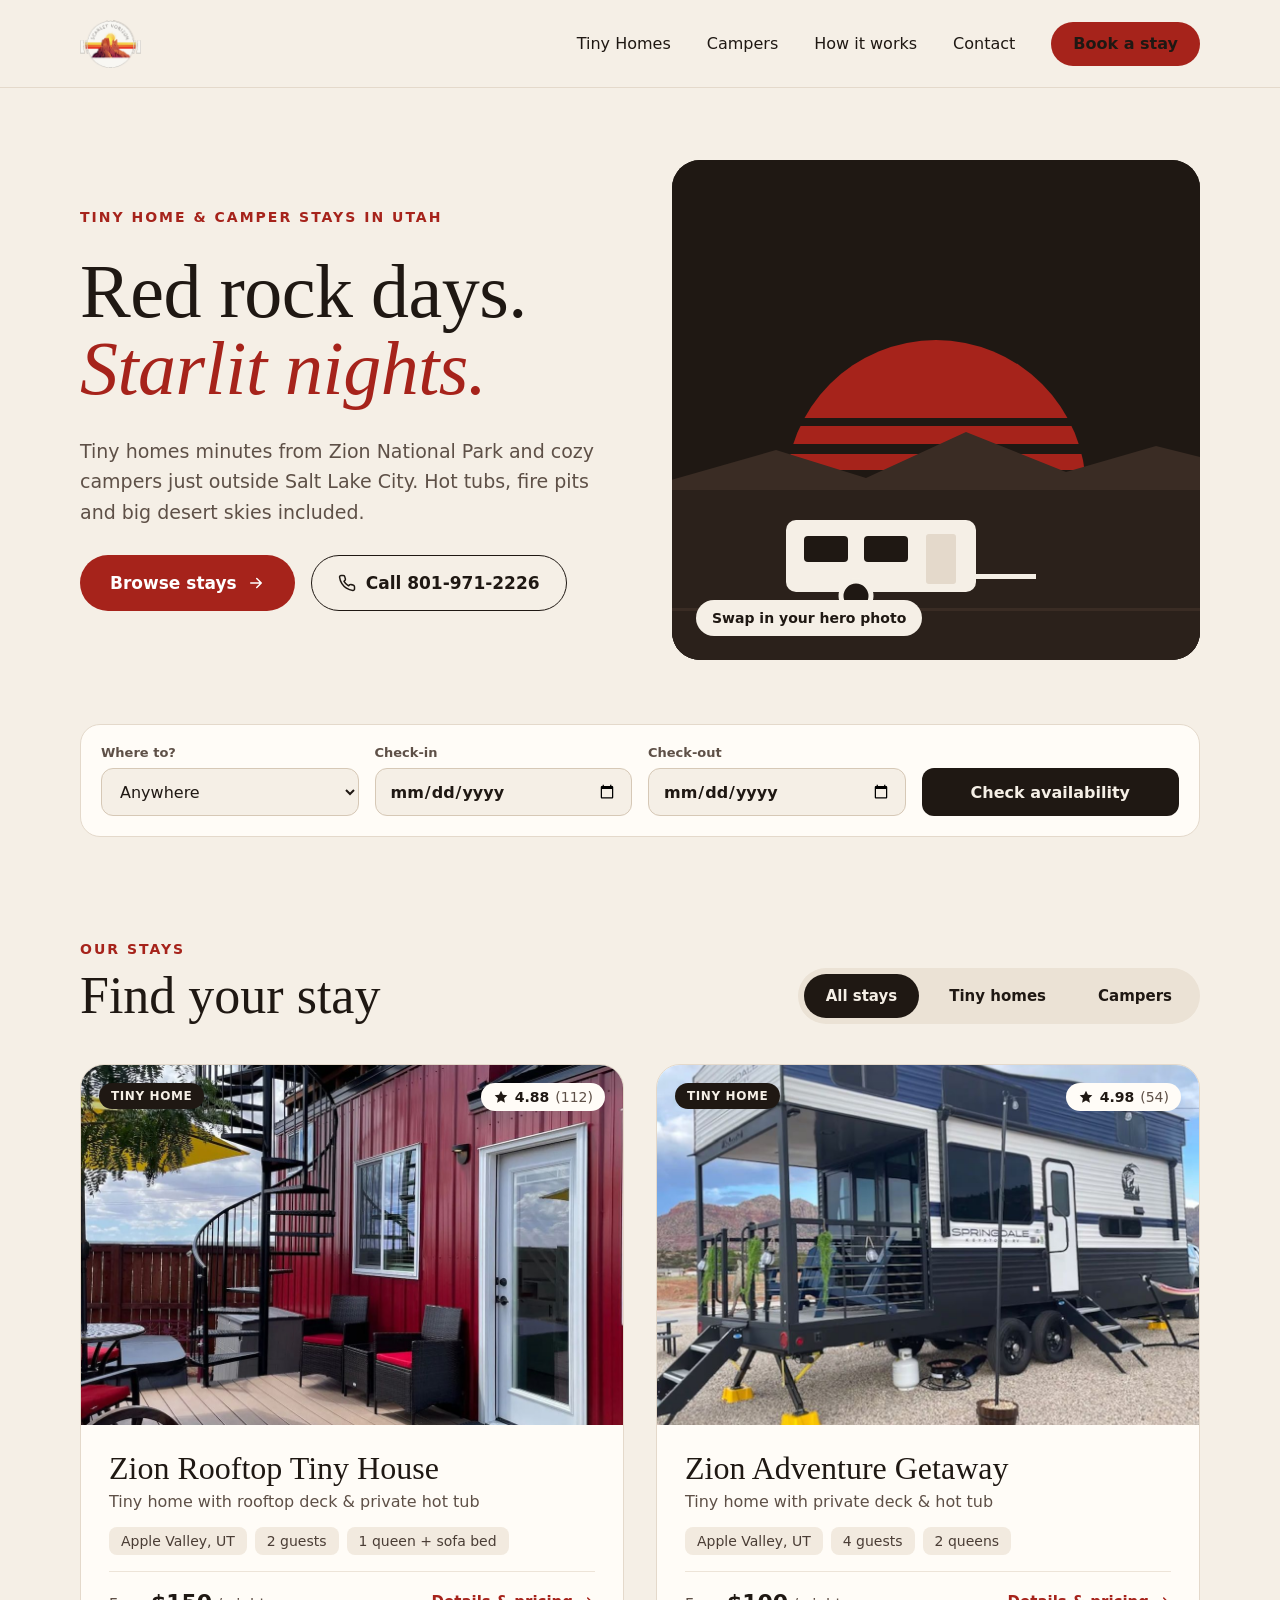
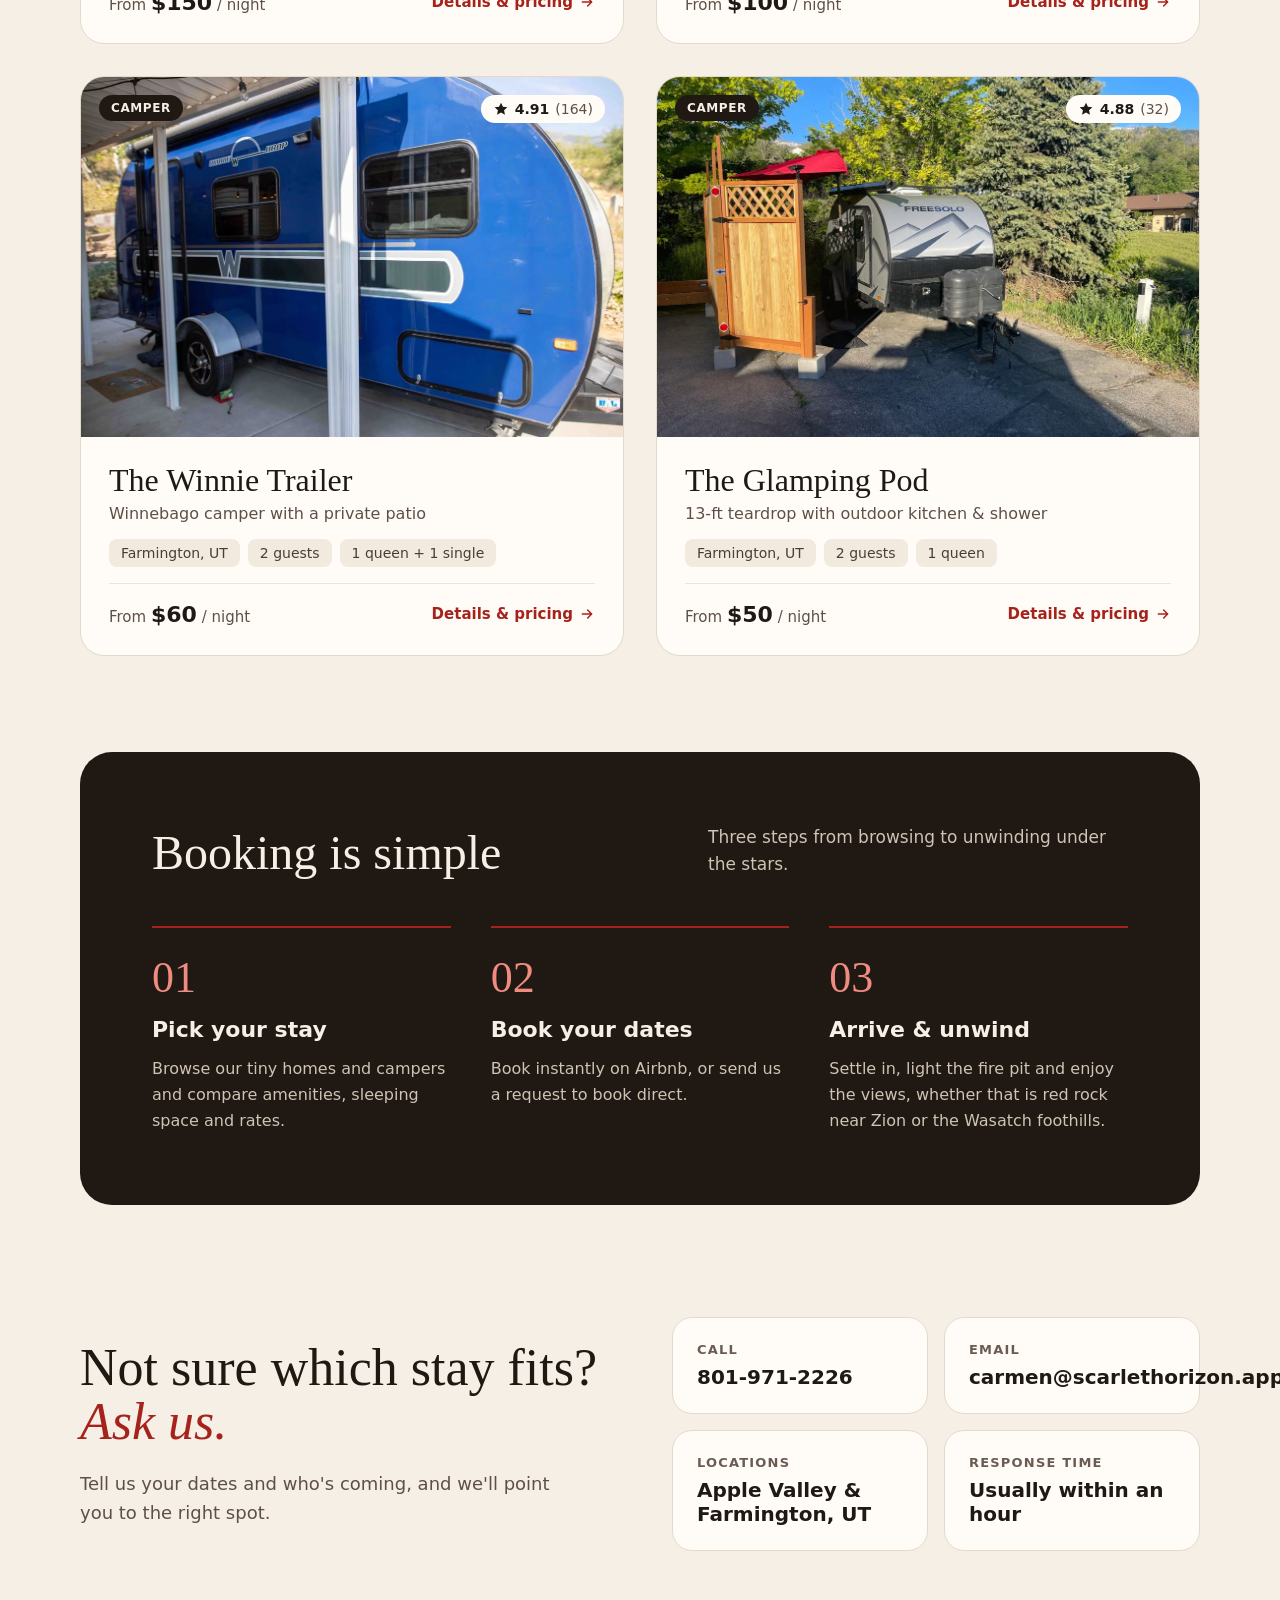
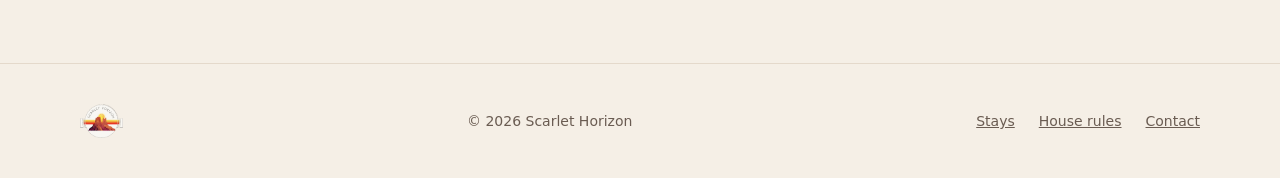
==== commit d2791a51: "Update index.html" ====
--- a/index.html
+++ b/index.html
@@ -39,9 +39,9 @@
 <div class="hero-actions">
 <a href="#rentals" class="btn btn-accent hero-cta">Browse stays
 <svg width="18" height="18" viewBox="0 0 24 24" fill="none" stroke="currentColor" stroke-width="2" stroke-linecap="round" stroke-linejoin="round" aria-hidden="true"><path d="M5 12h14M13 6l6 6-6 6"></path></svg></a>
-<a href="tel:0000000000" class="btn btn-outline hero-call">
+<a href="tel:+18019712226" class="btn btn-outline hero-call">
 <svg width="18" height="18" viewBox="0 0 24 24" fill="none" stroke="currentColor" stroke-width="2" stroke-linecap="round" stroke-linejoin="round" aria-hidden="true"><path d="M22 16.9v3a2 2 0 0 1-2.2 2 19.8 19.8 0 0 1-8.6-3.1 19.5 19.5 0 0 1-6-6A19.8 19.8 0 0 1 2.1 4.2 2 2 0 0 1 4.1 2h3a2 2 0 0 1 2 1.7c.1.9.4 1.8.7 2.7a2 2 0 0 1-.5 2.1L8 9.8a16 16 0 0 0 6 6l1.3-1.3a2 2 0 0 1 2.1-.4c.9.3 1.8.6 2.7.7a2 2 0 0 1 1.7 2z"></path></svg>
-Call [YOUR PHONE]</a>
+Call 801-971-2226</a>
 </div>
 </div>
 <div class="hero-visual">
@@ -229,11 +229,11 @@
 <div class="contact-grid">
 <div class="contact-card">
 <div class="contact-card-label">Call</div>
-<a href="tel:0000000000" class="contact-card-value">[YOUR PHONE]</a>
+<a href="tel:+18019712226" class="contact-card-value">801-971-2226</a>
 </div>
 <div class="contact-card">
 <div class="contact-card-label">Email</div>
-<a href="mailto:hello@example.com" class="contact-card-value">[YOUR EMAIL]</a>
+<a href="mailto:carmen@scarlethorizon.app" class="contact-card-value">carmen@scarlethorizon.app</a>
 </div>
 <div class="contact-card">
 <div class="contact-card-label">Locations</div>
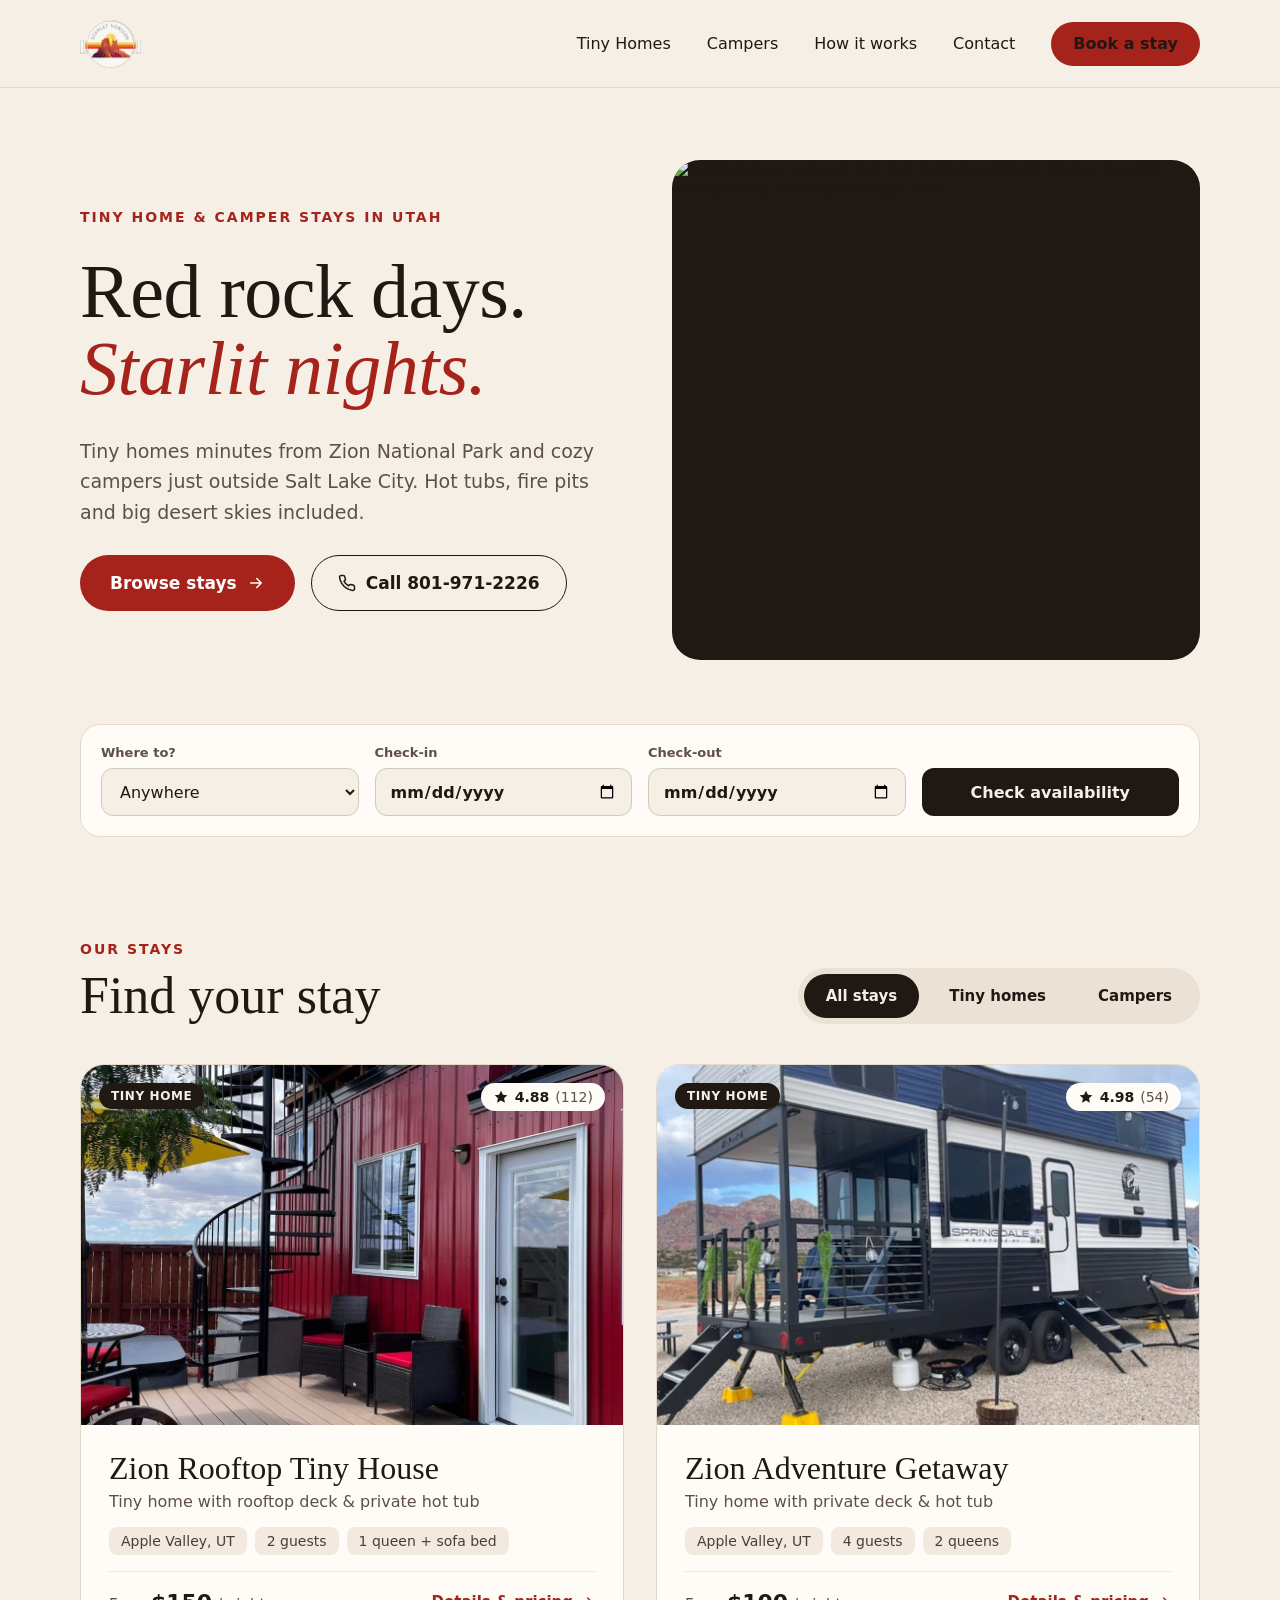
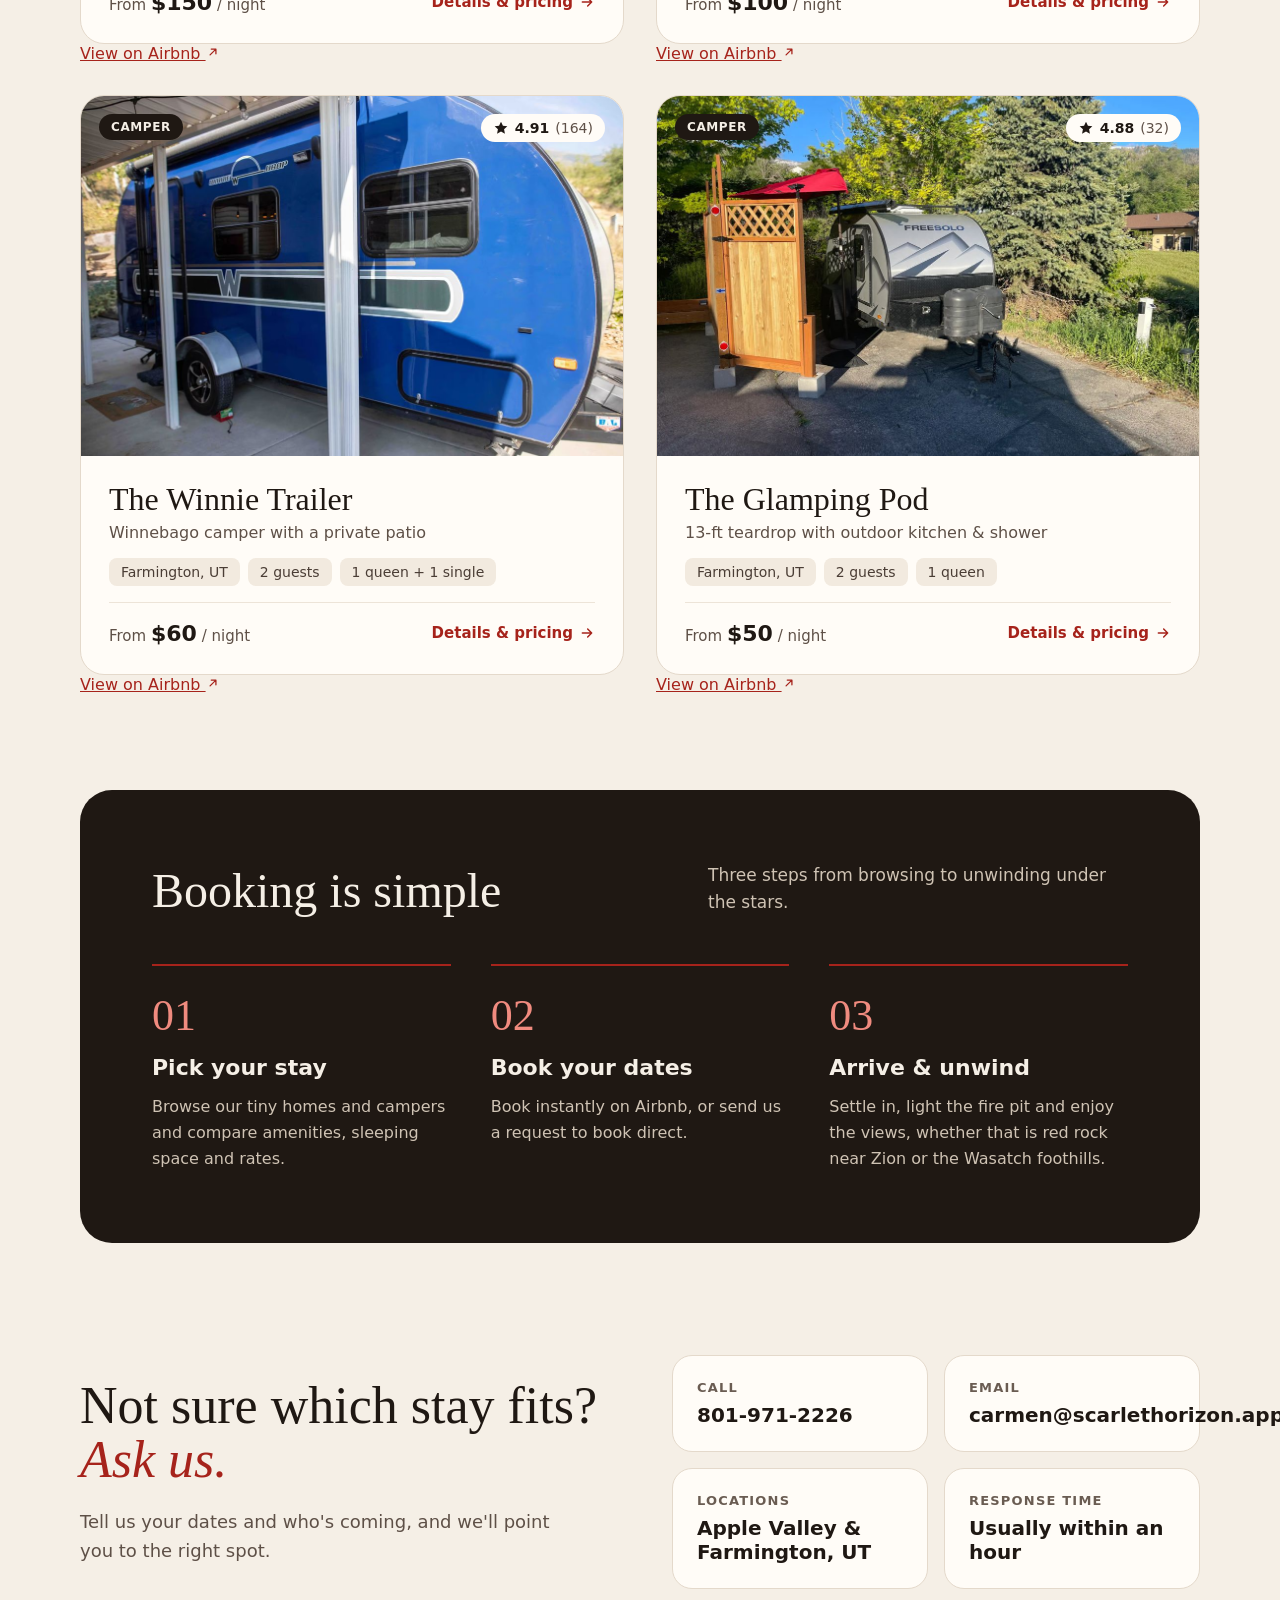
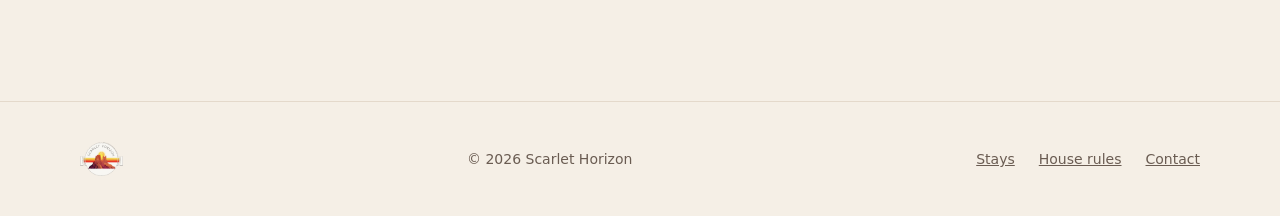
==== commit 8fb408c7: "Update index.html" ====
--- a/index.html
+++ b/index.html
@@ -45,25 +45,7 @@
 </div>
 </div>
 <div class="hero-visual">
-<svg width="100%" height="100%" viewBox="0 0 600 500" preserveAspectRatio="xMidYMid slice" aria-label="Illustration of a scarlet sun setting over the horizon">
-<rect width="600" height="500" fill="#1F1813"></rect>
-<circle cx="300" cy="330" r="150" fill="#A6231B"></circle>
-<rect x="0" y="258" width="600" height="8" fill="#1F1813"></rect>
-<rect x="0" y="284" width="600" height="10" fill="#1F1813"></rect>
-<rect x="0" y="310" width="600" height="13" fill="#1F1813"></rect>
-<rect x="0" y="330" width="600" height="170" fill="#2B211B"></rect>
-<path d="M0 330 L140 290 L230 318 L330 272 L430 312 L520 286 L600 306 L600 330 Z" fill="#3A2C24"></path>
-<g transform="translate(150 360)">
-<rect x="0" y="0" width="190" height="72" rx="10" fill="#F5EFE6"></rect>
-<rect x="18" y="16" width="44" height="26" rx="4" fill="#1F1813"></rect>
-<rect x="78" y="16" width="44" height="26" rx="4" fill="#1F1813"></rect>
-<rect x="140" y="14" width="30" height="50" rx="3" fill="#E4D9CB"></rect>
-<rect x="190" y="54" width="60" height="5" fill="#F5EFE6"></rect>
-<circle cx="70" cy="76" r="15" fill="#1F1813" stroke="#F5EFE6" stroke-width="5"></circle>
-</g>
-<rect x="0" y="448" width="600" height="3" fill="#3A2C24"></rect>
-</svg>
-<div class="hero-visual-badge">Swap in your hero photo</div>
+<img src="images/hero-red-rock.jpg" alt="Golden-hour view of the red rock mountains from a Scarlet Horizon tiny home deck near Zion" class="hero-visual-img">
 </div>
 </section>
 
@@ -96,7 +78,8 @@
 
 <div class="listings-grid" id="listings-grid">
 
-<a href="zion-rooftop.html" class="listing-card" data-cat="tiny">
+<div class="listing-tile" data-cat="tiny">
+<a href="zion-rooftop.html" class="listing-card">
 <div class="listing-photo">
 <img src="images/zion-rooftop-exterior.jpg" alt="Zion Rooftop Tiny House">
 <span class="listing-cat-badge">Tiny home</span>
@@ -119,8 +102,11 @@
 </div>
 </div>
 </a>
-
-<a href="zion-adventure.html" class="listing-card" data-cat="tiny">
+<a href="https://www.airbnb.com/rooms/1224585515738311204" class="listing-airbnb-link" target="_blank" rel="noopener">View on Airbnb <svg width="14" height="14" viewBox="0 0 24 24" fill="none" stroke="currentColor" stroke-width="2.2" stroke-linecap="round" stroke-linejoin="round" aria-hidden="true"><path d="M7 17L17 7M9 7h8v8"></path></svg></a>
+</div>
+
+<div class="listing-tile" data-cat="tiny">
+<a href="zion-adventure.html" class="listing-card">
 <div class="listing-photo">
 <img src="images/zion-adventure-exterior.jpg" alt="Zion Adventure Getaway">
 <span class="listing-cat-badge">Tiny home</span>
@@ -143,8 +129,11 @@
 </div>
 </div>
 </a>
-
-<a href="winnie-trailer.html" class="listing-card" data-cat="camper">
+<a href="https://www.airbnb.com/rooms/1407299203569709449" class="listing-airbnb-link" target="_blank" rel="noopener">View on Airbnb <svg width="14" height="14" viewBox="0 0 24 24" fill="none" stroke="currentColor" stroke-width="2.2" stroke-linecap="round" stroke-linejoin="round" aria-hidden="true"><path d="M7 17L17 7M9 7h8v8"></path></svg></a>
+</div>
+
+<div class="listing-tile" data-cat="camper">
+<a href="winnie-trailer.html" class="listing-card">
 <div class="listing-photo">
 <img src="images/winnie-exterior.jpg" alt="The Winnie Trailer">
 <span class="listing-cat-badge">Camper</span>
@@ -167,8 +156,11 @@
 </div>
 </div>
 </a>
-
-<a href="glamping-pod.html" class="listing-card" data-cat="camper">
+<a href="https://www.airbnb.com/rooms/688626466824736071" class="listing-airbnb-link" target="_blank" rel="noopener">View on Airbnb <svg width="14" height="14" viewBox="0 0 24 24" fill="none" stroke="currentColor" stroke-width="2.2" stroke-linecap="round" stroke-linejoin="round" aria-hidden="true"><path d="M7 17L17 7M9 7h8v8"></path></svg></a>
+</div>
+
+<div class="listing-tile" data-cat="camper">
+<a href="glamping-pod.html" class="listing-card">
 <div class="listing-photo">
 <img src="images/glamping-pod-exterior.jpg" alt="The Glamping Pod">
 <span class="listing-cat-badge">Camper</span>
@@ -191,6 +183,8 @@
 </div>
 </div>
 </a>
+<a href="https://www.airbnb.com/rooms/1167707772700460633" class="listing-airbnb-link" target="_blank" rel="noopener">View on Airbnb <svg width="14" height="14" viewBox="0 0 24 24" fill="none" stroke="currentColor" stroke-width="2.2" stroke-linecap="round" stroke-linejoin="round" aria-hidden="true"><path d="M7 17L17 7M9 7h8v8"></path></svg></a>
+</div>
 
 </div>
 </section>
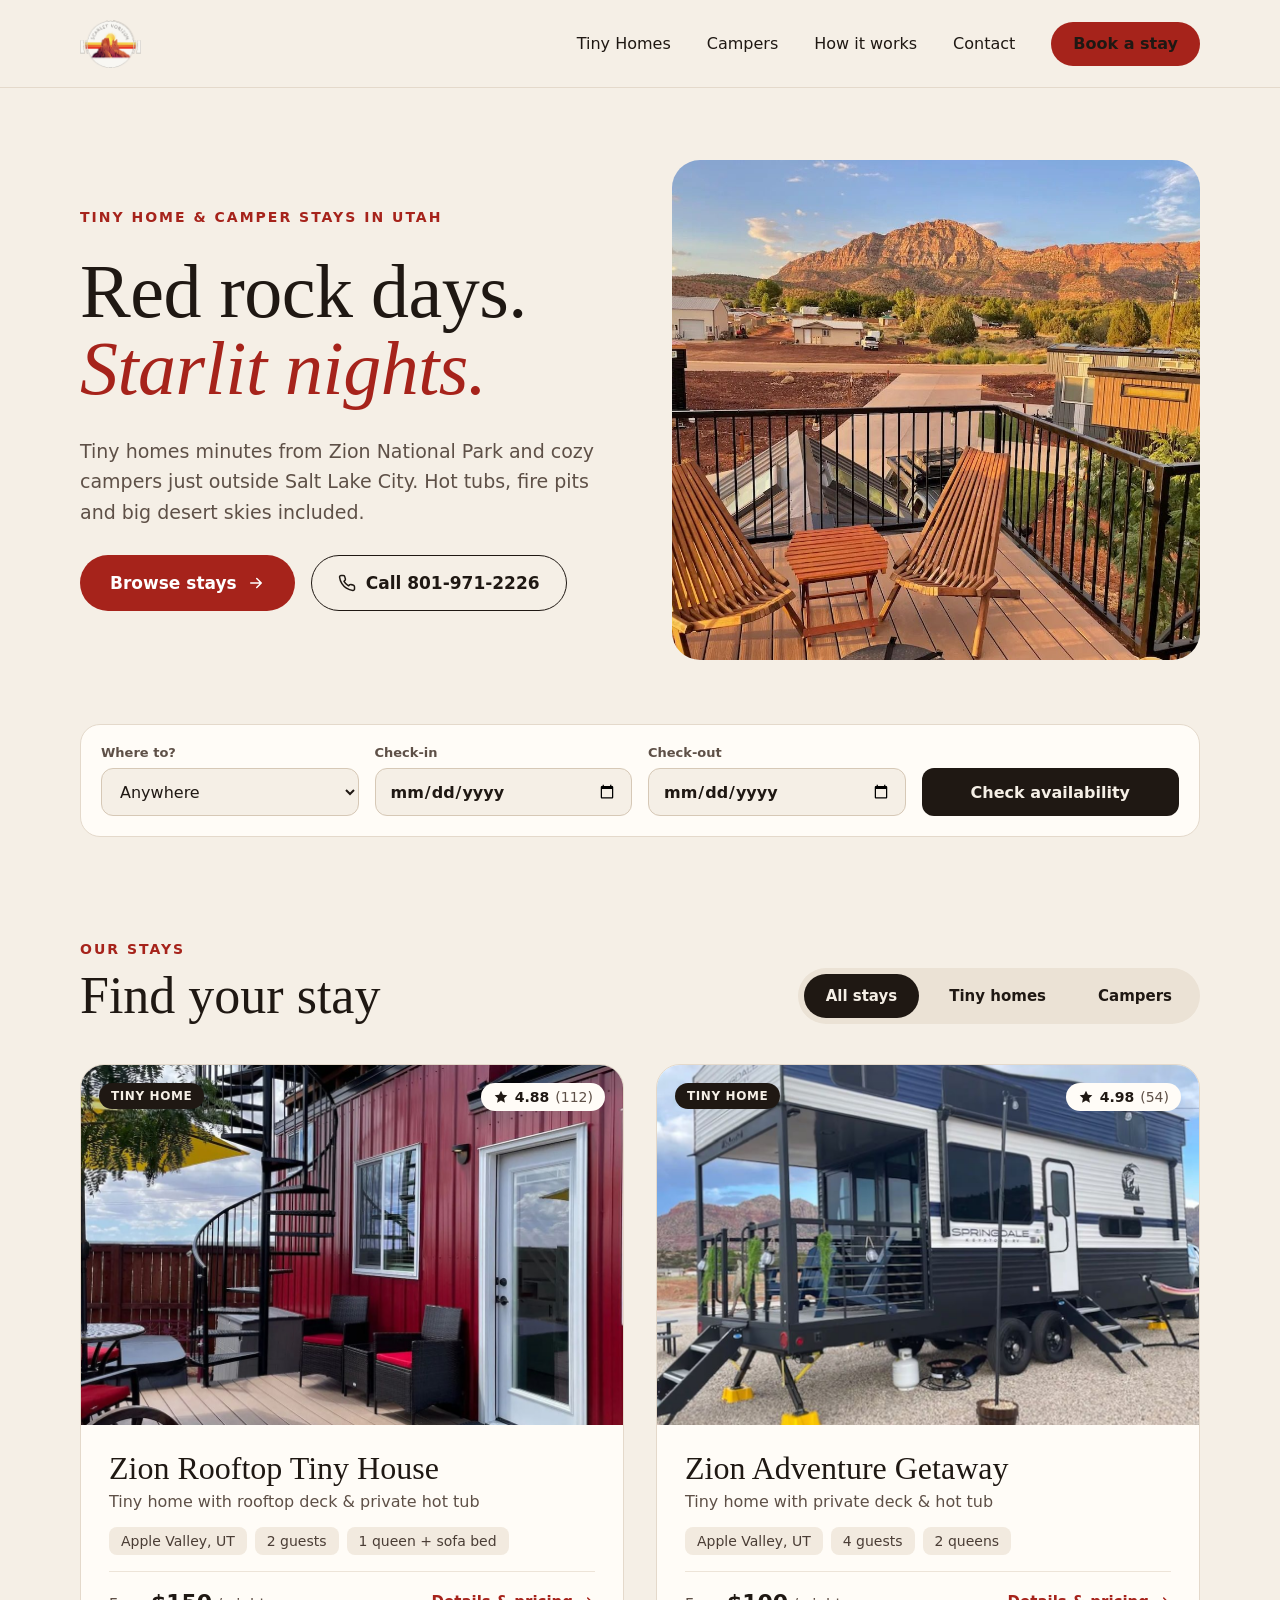
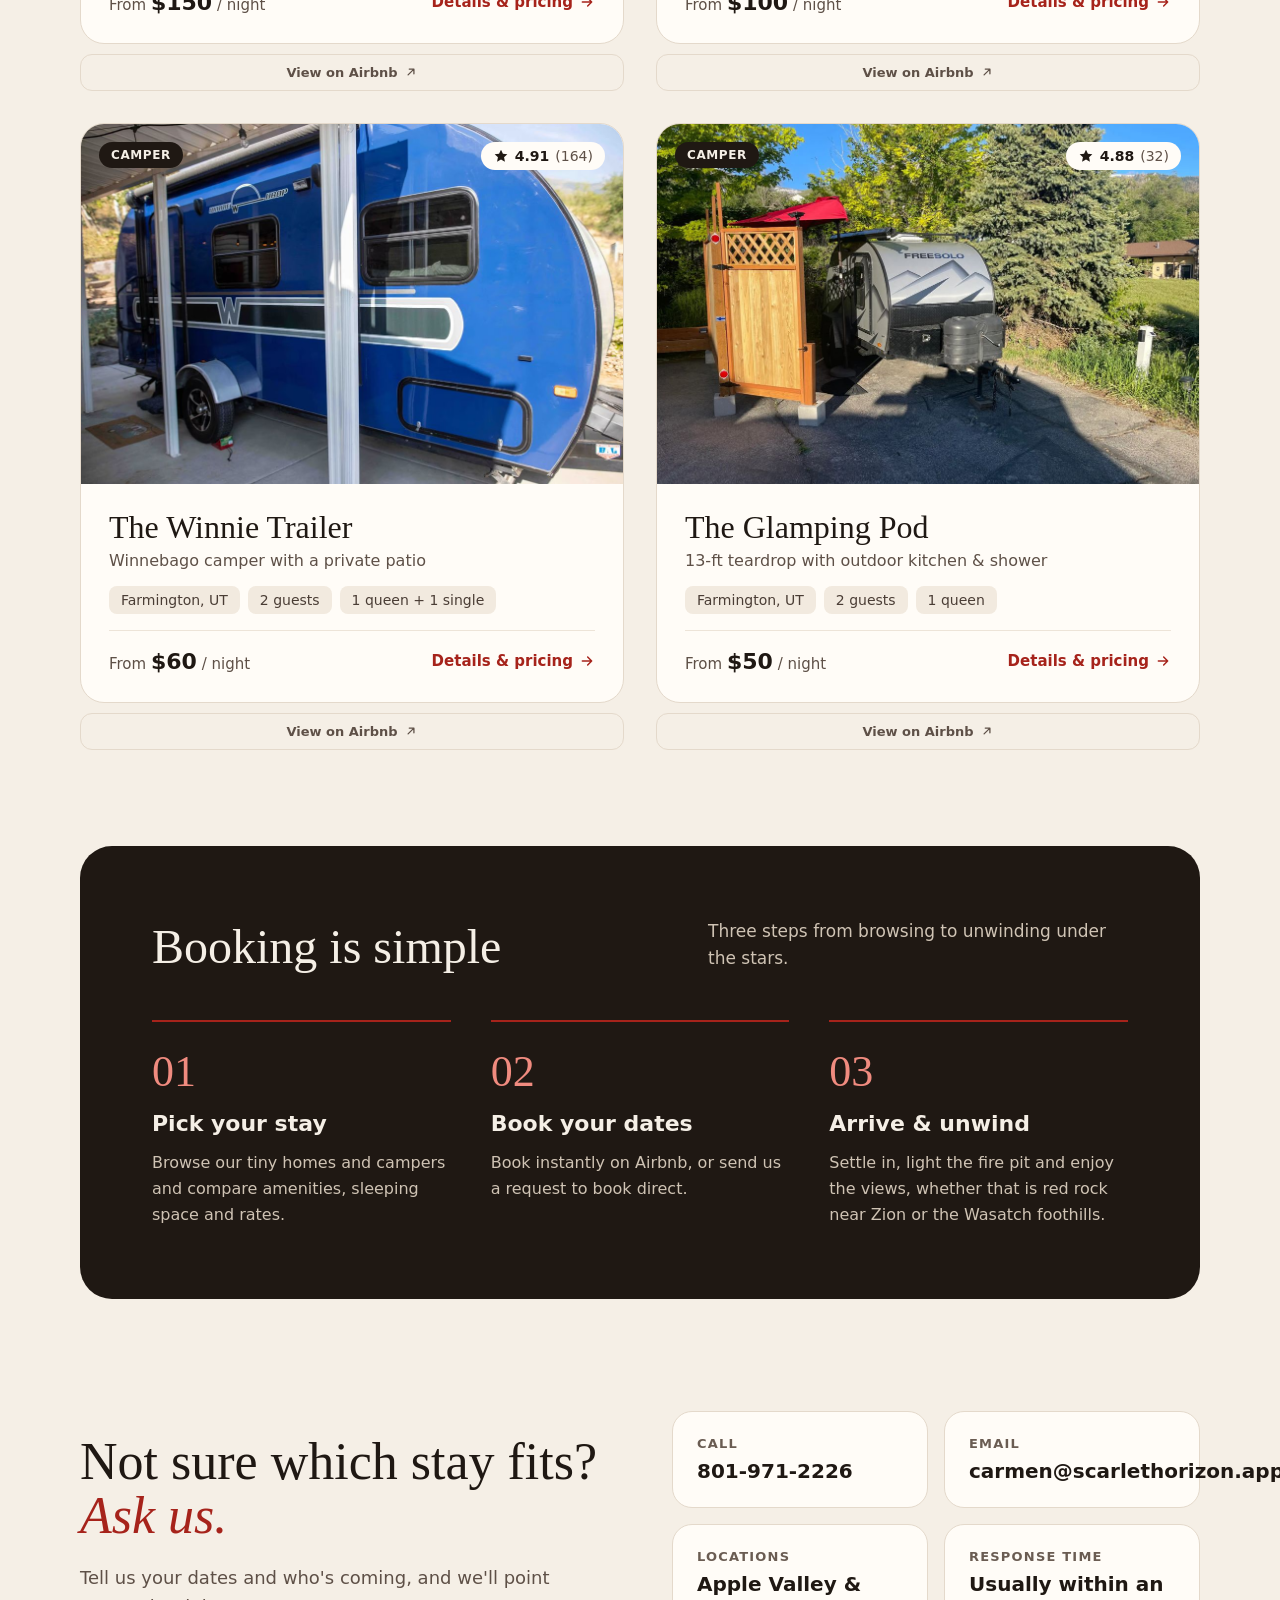
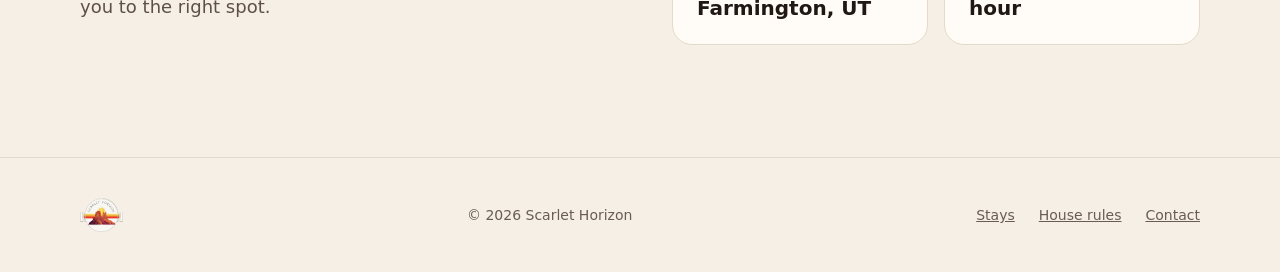
==== commit f9b561ef: "Update index.html" ====
--- a/index.html
+++ b/index.html
@@ -248,7 +248,7 @@
 <div>© 2026 Scarlet Horizon</div>
 <nav aria-label="Footer" class="footer-nav">
 <a href="#rentals">Stays</a>
-<a href="#how">House rules</a>
+<a href="faq.html">House rules</a>
 <a href="#contact">Contact</a>
 </nav>
 </footer>
--- a/css/style.css
+++ b/css/style.css
@@ -201,16 +201,11 @@
   position: relative;
 }
 
-.hero-visual-badge {
-  position: absolute;
-  left: 24px;
-  bottom: 24px;
-  padding: 10px 16px;
-  border-radius: 999px;
-  background: var(--bg);
-  color: var(--text);
-  font-size: 14px;
-  font-weight: 600;
+.hero-visual-img {
+  width: 100%;
+  height: 100%;
+  object-fit: cover;
+  display: block;
 }
 
 /* ---------- AVAILABILITY BAR ---------- */
@@ -322,6 +317,11 @@
   gap: 32px;
 }
 
+.listing-tile {
+  display: flex;
+  flex-direction: column;
+}
+
 .listing-card {
   display: flex;
   flex-direction: column;
@@ -331,6 +331,26 @@
   border: 1px solid var(--border);
   text-decoration: none;
   color: var(--text);
+}
+
+.listing-airbnb-link {
+  display: flex;
+  align-items: center;
+  justify-content: center;
+  gap: 6px;
+  margin-top: 10px;
+  padding: 10px;
+  border-radius: 12px;
+  border: 1px solid var(--border);
+  font-size: 13px;
+  font-weight: 600;
+  color: var(--text-muted);
+  text-decoration: none;
+}
+
+.listing-airbnb-link:hover {
+  color: var(--accent);
+  border-color: var(--accent);
 }
 
 .listing-photo {
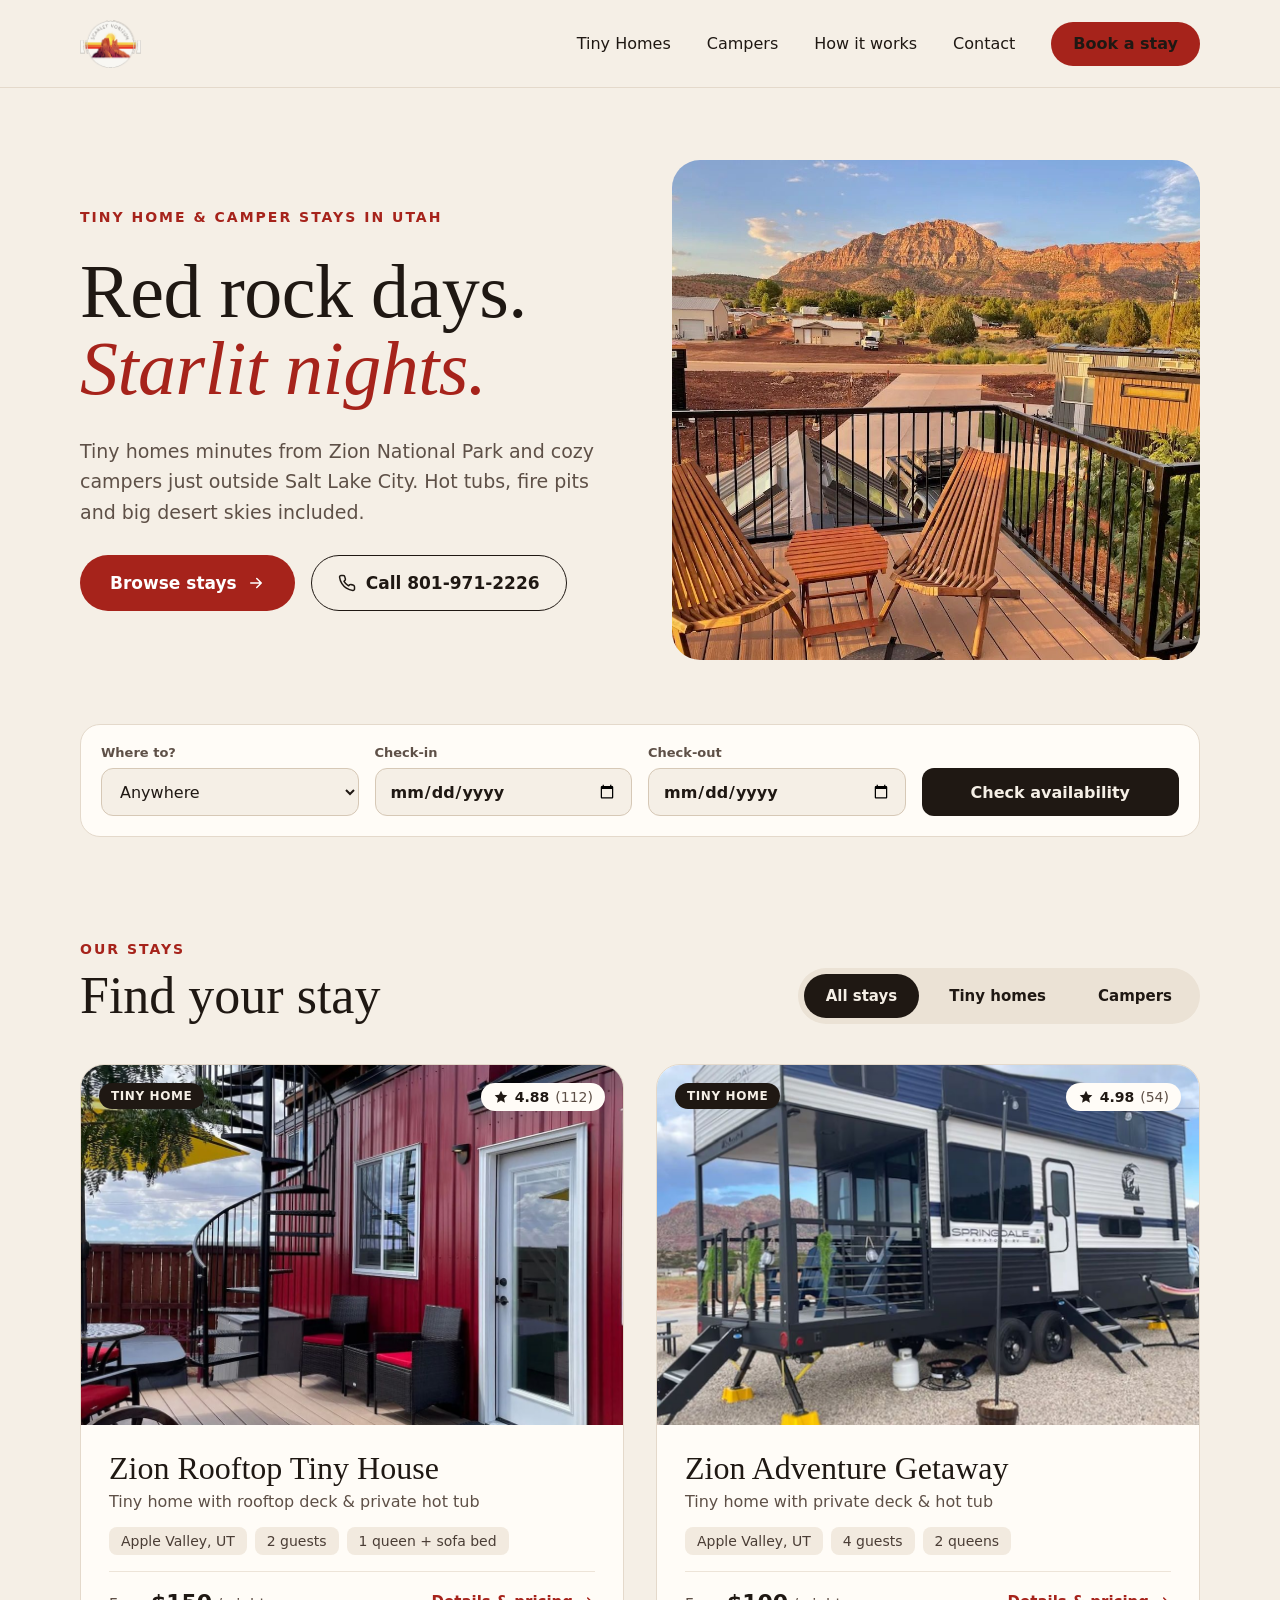
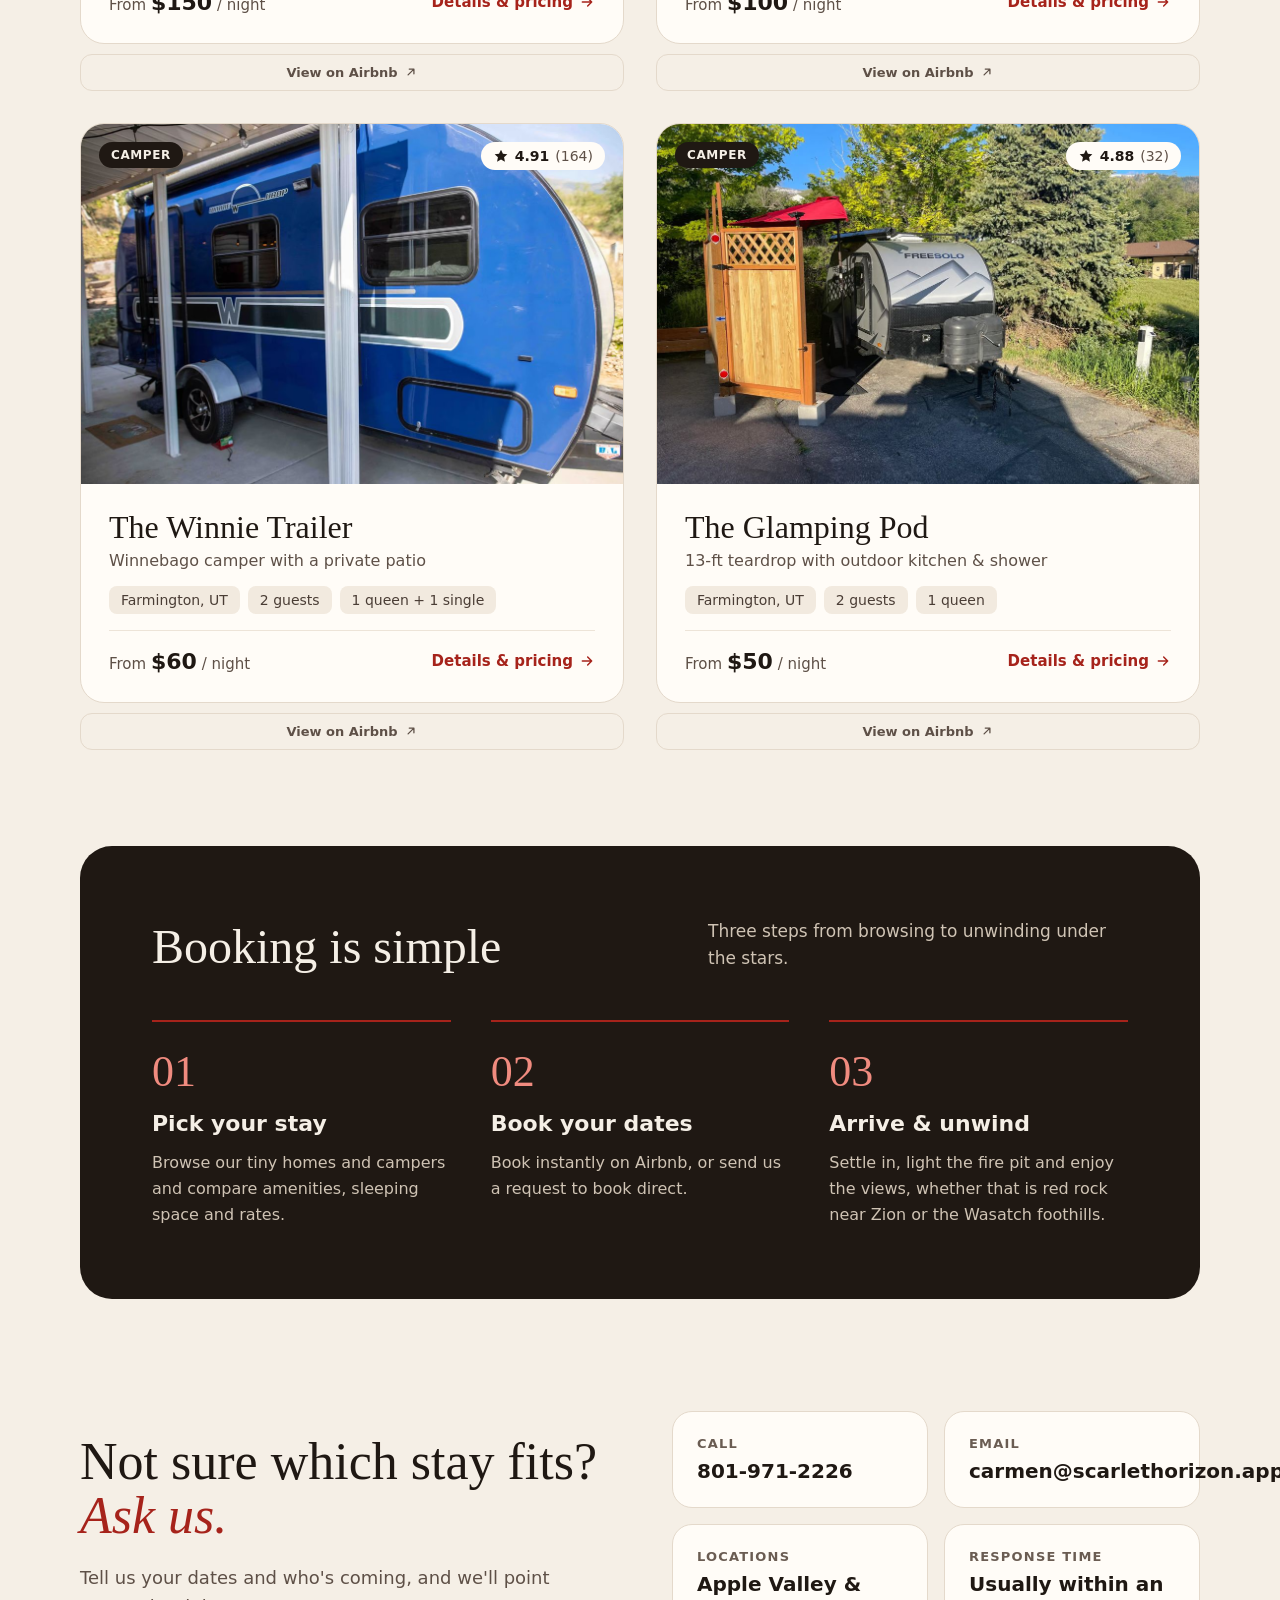
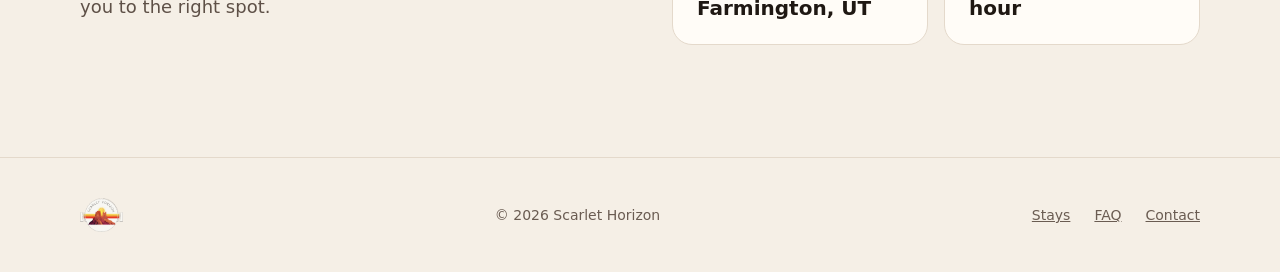
==== commit 1b7667dc: "Update index.html" ====
--- a/index.html
+++ b/index.html
@@ -248,7 +248,7 @@
 <div>© 2026 Scarlet Horizon</div>
 <nav aria-label="Footer" class="footer-nav">
 <a href="#rentals">Stays</a>
-<a href="faq.html">House rules</a>
+<a href="faq.html">FAQ</a>
 <a href="#contact">Contact</a>
 </nav>
 </footer>
--- a/css/style.css
+++ b/css/style.css
@@ -932,6 +932,80 @@
   color: var(--text-body);
 }
 
+/* GUEST REVIEWS */
+.reviews-grid {
+  display: flex;
+  flex-direction: column;
+  gap: 20px;
+}
+
+.review-card {
+  box-sizing: border-box;
+  padding: 22px 24px;
+  border-radius: 18px;
+  background: var(--card-bg);
+  border: 1px solid var(--border);
+  display: flex;
+  flex-direction: column;
+  gap: 12px;
+}
+
+.review-header {
+  display: flex;
+  align-items: center;
+  gap: 12px;
+}
+
+.review-avatar {
+  width: 40px;
+  height: 40px;
+  border-radius: 50%;
+  background: var(--accent);
+  color: #fff;
+  font-family: 'DM Serif Display', Georgia, serif;
+  font-size: 17px;
+  display: flex;
+  align-items: center;
+  justify-content: center;
+  flex-shrink: 0;
+}
+
+.review-who {
+  display: flex;
+  flex-direction: column;
+  gap: 1px;
+}
+
+.review-name {
+  font-weight: 600;
+  font-size: 15px;
+}
+
+.review-place {
+  font-size: 13px;
+  color: var(--text-muted);
+}
+
+.review-meta {
+  display: flex;
+  align-items: center;
+  gap: 8px;
+  font-size: 13px;
+  color: var(--text-muted);
+}
+
+.review-stars {
+  color: #1F1813;
+  letter-spacing: 1px;
+}
+
+.review-text {
+  margin: 0;
+  font-size: 15.5px;
+  line-height: 1.65;
+  color: var(--text-body);
+}
+
 /* RIGHT: pricing + booking */
 .detail-right {
   grid-column: span 5;
